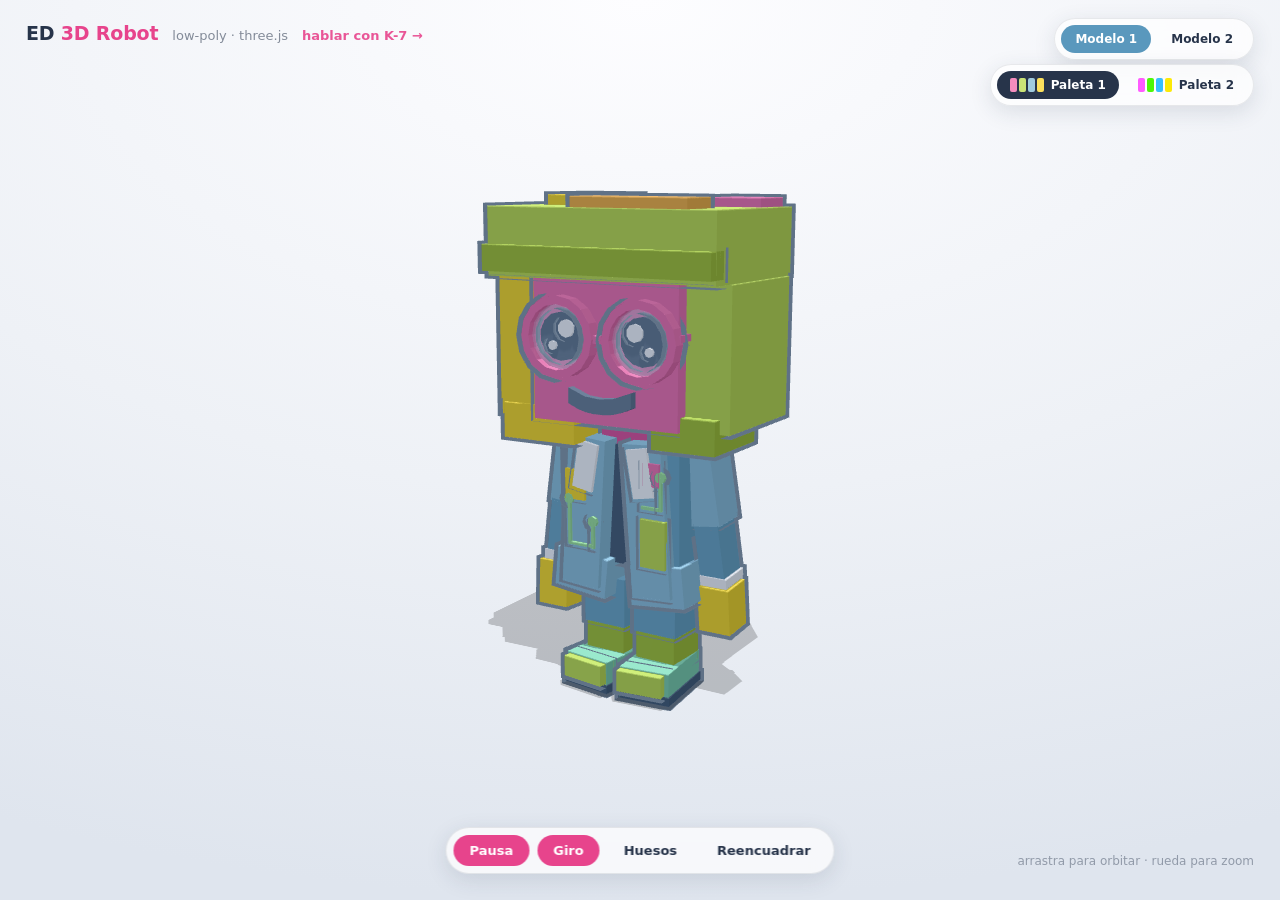
==== docs/index.html @ 39113d52 "Quitar la boca vieja que quedaba dibujada en hueco build_bocas.py borraba el relleno de la sonrisa s" ====
<!DOCTYPE html>
<html lang="es">
<head>
<meta charset="utf-8">
<meta name="viewport" content="width=device-width, initial-scale=1">
<title>ED 3D Robot</title>
<style>
  :root{
    --magenta:#e7448c; --lime:#96c42e; --yellow:#f6bf1c;
    --teal:#5a98bd;    --navy:#27344a;  --paper:#eef1f6;
  }
  *{box-sizing:border-box}
  html,body{height:100%;margin:0}
  body{
    font-family:ui-sans-serif,system-ui,"Segoe UI",Roboto,sans-serif;
    background:radial-gradient(120% 100% at 50% 0%,#fdfdff 0%,var(--paper) 55%,#dfe5ee 100%);
    color:var(--navy);overflow:hidden;
  }
  #app{position:fixed;inset:0}
  canvas{display:block}

  header{
    position:fixed;top:0;left:0;right:0;padding:22px 26px;
    display:flex;align-items:baseline;gap:14px;flex-wrap:wrap;
    pointer-events:none;z-index:5;
  }
  h1{
    margin:0;font-size:19px;font-weight:700;letter-spacing:-.01em;
  }
  h1 span{color:var(--magenta)}
  .sub{font-size:13px;opacity:.55}
  #link-charla{
    pointer-events:auto;color:var(--magenta);opacity:.9;
    text-decoration:none;font-weight:600;
  }
  #link-charla:hover{text-decoration:underline}

  #panel{
    position:fixed;left:50%;bottom:26px;transform:translateX(-50%);
    display:flex;gap:8px;padding:7px;border-radius:999px;z-index:5;
    background:rgba(255,255,255,.72);backdrop-filter:blur(10px);
    border:1px solid rgba(39,52,74,.10);
    box-shadow:0 6px 22px rgba(39,52,74,.13);
  }
  button{
    font:inherit;font-size:13px;font-weight:600;color:var(--navy);
    padding:8px 16px;border:0;border-radius:999px;background:transparent;
    cursor:pointer;transition:background .15s,color .15s;
  }
  button:hover{background:rgba(39,52,74,.07)}
  button[aria-pressed="true"]{background:var(--magenta);color:#fff}

  #models{
    position:fixed;top:18px;right:26px;
    display:flex;gap:6px;padding:6px;border-radius:999px;z-index:6;
    background:rgba(255,255,255,.72);backdrop-filter:blur(10px);
    border:1px solid rgba(39,52,74,.10);
    box-shadow:0 6px 22px rgba(39,52,74,.13);
  }
  #models button{padding:7px 14px;font-size:12px}
  #models button[aria-pressed="true"]{background:var(--teal)}

  #palettes{
    position:fixed;top:64px;right:26px;
    display:flex;gap:6px;padding:6px;border-radius:999px;z-index:6;
    background:rgba(255,255,255,.72);backdrop-filter:blur(10px);
    border:1px solid rgba(39,52,74,.10);
    box-shadow:0 6px 22px rgba(39,52,74,.13);
  }
  #palettes button{
    display:flex;align-items:center;gap:7px;padding:7px 13px;font-size:12px;
  }
  #palettes button[aria-pressed="true"]{background:var(--navy)}
  /* muestrario: los mismos colores que lleva el modelo */
  .sw{display:flex;gap:2px}
  .sw i{width:7px;height:14px;border-radius:2px;background:var(--c)}

  #hint{
    position:fixed;right:26px;bottom:32px;font-size:12px;opacity:.42;z-index:5;
  }
  #loader{
    position:fixed;inset:0;display:grid;place-content:center;gap:14px;
    justify-items:center;z-index:10;background:var(--paper);
    transition:opacity .5s;font-size:13px;
  }
  #loader.done{opacity:0;pointer-events:none}
  .bar{width:160px;height:4px;border-radius:2px;background:rgba(39,52,74,.12);overflow:hidden}
  .bar i{display:block;height:100%;width:0;background:var(--magenta);transition:width .2s}
  #err{
    position:fixed;inset:auto 20px 20px 20px;padding:14px 16px;border-radius:10px;
    background:#3b1220;color:#ffd9e4;font:12px/1.5 ui-monospace,monospace;
    white-space:pre-wrap;display:none;z-index:20;
  }

  @media (max-width:560px){
    #hint{display:none}
    header{padding:16px 18px}
    #models{top:auto;bottom:126px;right:50%;transform:translateX(50%)}
    #palettes{top:auto;bottom:82px;right:50%;transform:translateX(50%)}
  }
</style>
</head>
<body>

<div id="app"></div>

<header>
  <h1>ED <span>3D Robot</span></h1>
  <div class="sub">low-poly &middot; three.js</div>
  <a class="sub" id="link-charla" href="./charla.html">hablar con K-7 →</a>
</header>

<div id="models">
  <button data-mesh="Modelo1" aria-pressed="true">Modelo 1</button>
  <button data-mesh="Modelo2" aria-pressed="false">Modelo 2</button>
</div>

<div id="palettes">
  <button data-pal="uno" aria-pressed="true">
    <span class="sw"><i style="--c:#f48dbd"></i><i style="--c:#cae376"></i><i style="--c:#a0cbdf"></i><i style="--c:#fbe05d"></i></span>
    Paleta 1
  </button>
  <button data-pal="dos" aria-pressed="false">
    <span class="sw"><i style="--c:#ff5bff"></i><i style="--c:#4ef707"></i><i style="--c:#35bfff"></i><i style="--c:#fce907"></i></span>
    Paleta 2
  </button>
</div>

<div id="panel">
  <button id="btn-play"  aria-pressed="true">Pausa</button>
  <button id="btn-spin"  aria-pressed="true">Giro</button>
  <button id="btn-bones" aria-pressed="false">Huesos</button>
  <button id="btn-reset" aria-pressed="false">Reencuadrar</button>
</div>

<div id="hint">arrastra para orbitar &middot; rueda para zoom</div>

<div id="loader"><div class="bar"><i></i></div><div id="loader-txt">cargando modelo…</div></div>
<pre id="err"></pre>

<script type="importmap">
{
  "imports": {
    "three": "./vendor/three/three.module.js",
    "three/addons/": "./vendor/three/addons/"
  }
}
</script>

<script type="module">
import * as THREE from 'three';
import { GLTFLoader }    from 'three/addons/loaders/GLTFLoader.js';
import { OrbitControls } from 'three/addons/controls/OrbitControls.js';
import { aplicarPaleta, conectarBotones } from './paleta.js';

const errBox = document.getElementById('err');
const fail = (m) => { errBox.style.display = 'block'; errBox.textContent += m + '\n'; };
window.addEventListener('error', e => fail(e.message));

const app = document.getElementById('app');
const scene = new THREE.Scene();

const camera = new THREE.PerspectiveCamera(38, innerWidth / innerHeight, 0.1, 100);
// se recalculan al cargar cada modelo, a partir de su bounding box
const HOME = new THREE.Vector3(2.4, 1.9, 3.6);
const TARGET = new THREE.Vector3(0, 0.95, 0);
const VIEW_DIR = new THREE.Vector3(2.4, 0.95, 3.6).normalize();
camera.position.copy(HOME);

const renderer = new THREE.WebGLRenderer({ antialias: true, alpha: true });
renderer.setPixelRatio(Math.min(devicePixelRatio, 2));
renderer.setSize(innerWidth, innerHeight);
renderer.outputColorSpace = THREE.SRGBColorSpace;
renderer.toneMapping = THREE.NeutralToneMapping;
renderer.toneMappingExposure = 1.0;
renderer.shadowMap.enabled = true;
renderer.shadowMap.type = THREE.PCFSoftShadowMap;
app.appendChild(renderer.domElement);

const controls = new OrbitControls(camera, renderer.domElement);
controls.target.copy(TARGET);
controls.enableDamping = true;
controls.dampingFactor = 0.07;
controls.minDistance = 1.6;
controls.maxDistance = 12;
controls.maxPolarAngle = Math.PI * 0.52;
controls.autoRotate = true;
controls.autoRotateSpeed = 0.9;

scene.add(new THREE.HemisphereLight(0xd8e4f5, 0x9aa6b8, 1.35));

const key = new THREE.DirectionalLight(0xffffff, 2.1);
key.position.set(1.8, 6.2, 2.2);
key.castShadow = true;
key.shadow.mapSize.set(2048, 2048);
key.shadow.radius = 3;
key.shadow.bias = -0.0012;
const s = key.shadow.camera;
s.left = -1.8; s.right = 1.8; s.top = 2.6; s.bottom = -1.8; s.near = 0.5; s.far = 14;
scene.add(key);

const fill = new THREE.DirectionalLight(0xcfe0ff, 0.55);
fill.position.set(-3.5, 1.6, 2.2);
scene.add(fill);

const rim = new THREE.DirectionalLight(0xffffff, 0.45);
rim.position.set(0, 2.4, -4.0);
scene.add(rim);

const ground = new THREE.Mesh(
  new THREE.CircleGeometry(3.4, 64).rotateX(-Math.PI / 2),
  new THREE.ShadowMaterial({ opacity: 0.20 })
);
ground.receiveShadow = true;
scene.add(ground);

// robot.glb trae las dos mallas skinneadas al MISMO armature y una sola
// accion Idle: cambiar de modelo es solo alternar visibilidad, el rig y la
// animacion son compartidos y no se reinician.
const MESHES = ['Modelo1', 'Modelo2'];

let model = null, mixer = null, action = null, skeletonHelper = null;
const parts = {};
const clock = new THREE.Clock();

// La boca ya no va en la malla: build_bocas.py le quito a los dos modelos la
// sonrisa que traian soldada al hueso 'head', con su cascara de contorno, y
// dejo las cuatro bocas sueltas en bocas.glb. Aqui no habla nadie, asi que
// basta con la de reposo colgada del mismo hueso: sigue a la cabeza sin
// formar parte del skin.
// Sitio y tamano los pone cada modelo, que tienen la cara a distinta altura y
// anchura; son las medidas de la sonrisa que se les quito.
const BOCA_DE_MODELO = {
  Modelo1: { pos: [0, 0.1883, 0.298], escala: 0.3172 },
  Modelo2: { pos: [0, 0.2338, 0.400], escala: 0.2474 },
};
// la sonrisa esta dibujada del ancho de la vieja y se leia demasiado abierta
const ANCHO = 0.85;

let boca = null, hCabeza = null;

const loaderEl = document.getElementById('loader');
const loaderTxt = document.getElementById('loader-txt');
const barEl = document.querySelector('.bar i');
const btnPlay  = document.getElementById('btn-play');
const btnBones = document.getElementById('btn-bones');
const modelBtns = [...document.querySelectorAll('#models button')];

// Las dos paletas valen para los dos modelos: cada material tiene un rol y
// cada paleta da un color por rol (ver paleta.js).
let paleta = conectarBotones('#palettes button', (id) => {
  paleta = id;
  if (model) aplicarPaleta(model, id);
});

// deja la camara a una distancia proporcional al tamano del modelo
function frame(obj) {
  const box = new THREE.Box3().setFromObject(obj);
  box.getCenter(TARGET);
  const size = box.getSize(new THREE.Vector3());
  const radius = Math.max(size.x, size.y, size.z) * 0.5;
  const dist = radius / Math.sin(THREE.MathUtils.degToRad(camera.fov * 0.5)) * 1.7;

  HOME.copy(VIEW_DIR).multiplyScalar(dist).add(TARGET);
  controls.minDistance = dist * 0.35;
  controls.maxDistance = dist * 3;
  resetView();
}

function resetView() {
  camera.position.copy(HOME);
  controls.target.copy(TARGET);
  controls.update();
}

function showMesh(name) {
  for (const n of MESHES) if (parts[n]) parts[n].visible = (n === name);
  colocarBoca(name);
  for (const b of modelBtns) b.setAttribute('aria-pressed', b.dataset.mesh === name);
}

function colocarBoca(nombreMalla) {
  const m = BOCA_DE_MODELO[nombreMalla];
  if (!boca || !m) return;
  boca.position.set(...m.pos);
  boca.scale.set(m.escala * ANCHO, m.escala, m.escala);
}

// la boca y el robot llegan por su cuenta y sin orden garantizado, asi que
// esto se llama desde los dos sitios y solo actua cuando ya estan los dos
function montarBoca() {
  if (!boca || !hCabeza || boca.parent === hCabeza) return;
  hCabeza.add(boca);
  colocarBoca(MESHES.find((n) => parts[n] && parts[n].visible) || MESHES[0]);
  aplicarPaleta(model, paleta);   // ya cuelga del modelo: hay que pintarla
}

new GLTFLoader().load('bocas.glb', (gltf) => {
  boca = gltf.scene.getObjectByName('feliz');
  if (!boca) { fail('falta la boca feliz en bocas.glb'); return; }
  boca.castShadow = false;      // es plana y va pegada a la cara
  boca.receiveShadow = false;
  boca.frustumCulled = false;   // cuelga de un hueso: su caja no se recalcula
  montarBoca();
}, undefined, (e) => fail('bocas.glb: ' + e.message));

new GLTFLoader().load(
  'robot.glb',
  (gltf) => {
    model = gltf.scene;

    model.traverse((o) => {
      if (!o.isMesh) return;
      o.castShadow = true;
      o.receiveShadow = true;
      // la malla skinned se sale de su bounding box al animarse
      o.frustumCulled = false;

      const mats = Array.isArray(o.material) ? o.material : [o.material];
      for (const m of mats) {
        // contorno por casco invertido: normales ya volteadas al exportar
        if (/outline/i.test(m.name)) {
          m.side = THREE.FrontSide;
          m.polygonOffset = true;
          m.polygonOffsetFactor = 1;
        }
        if (m.name === 'M_lens') { m.transparent = true; m.opacity = 0.22; }
      }
    });

    scene.add(model);

    for (const n of MESHES) parts[n] = model.getObjectByName(n);
    const missing = MESHES.filter((n) => !parts[n]);
    if (missing.length) fail('faltan mallas en robot.glb: ' + missing.join(', '));

    hCabeza = model.getObjectByName('head');
    if (!hCabeza) fail('falta el hueso head en robot.glb: K-7 se queda sin boca');
    montarBoca();

    if (gltf.animations.length) {
      mixer = new THREE.AnimationMixer(model);
      action = mixer.clipAction(gltf.animations[0]);
      action.play();
    }

    skeletonHelper = new THREE.SkeletonHelper(model);
    skeletonHelper.visible = false;
    skeletonHelper.material.linewidth = 2;
    scene.add(skeletonHelper);

    // encuadra con las dos mallas visibles: comparten proporciones, asi que
    // el encuadre vale para las dos y no hay que recolocar la camara al
    // cambiar de modelo
    aplicarPaleta(model, paleta);

    frame(model);
    showMesh(MESHES[0]);

    loaderEl.classList.add('done');
  },
  (e) => {
    if (e.lengthComputable) barEl.style.width = (e.loaded / e.total * 100) + '%';
  },
  (e) => {
    loaderTxt.textContent =
      'no se pudo cargar el modelo — ¿estás sirviendo la carpeta por HTTP?';
    fail('GLTFLoader: ' + e.message);
  }
);

for (const b of modelBtns) b.addEventListener('click', () => showMesh(b.dataset.mesh));

const toggle = (btn, fn) => btn.addEventListener('click', () => {
  const on = btn.getAttribute('aria-pressed') !== 'true';
  btn.setAttribute('aria-pressed', on);
  fn(on, btn);
});

toggle(btnPlay, (on, b) => {
  b.textContent = on ? 'Pausa' : 'Reanudar';
  if (action) action.paused = !on;
});
toggle(document.getElementById('btn-spin'), (on) => { controls.autoRotate = on; });
toggle(btnBones, (on) => {
  if (skeletonHelper) skeletonHelper.visible = on;
});
document.getElementById('btn-reset').addEventListener('click', resetView);

addEventListener('resize', () => {
  camera.aspect = innerWidth / innerHeight;
  camera.updateProjectionMatrix();
  renderer.setSize(innerWidth, innerHeight);
});

renderer.setAnimationLoop(() => {
  if (mixer) mixer.update(clock.getDelta());
  controls.update();
  renderer.render(scene, camera);
});
</script>
</body>
</html>
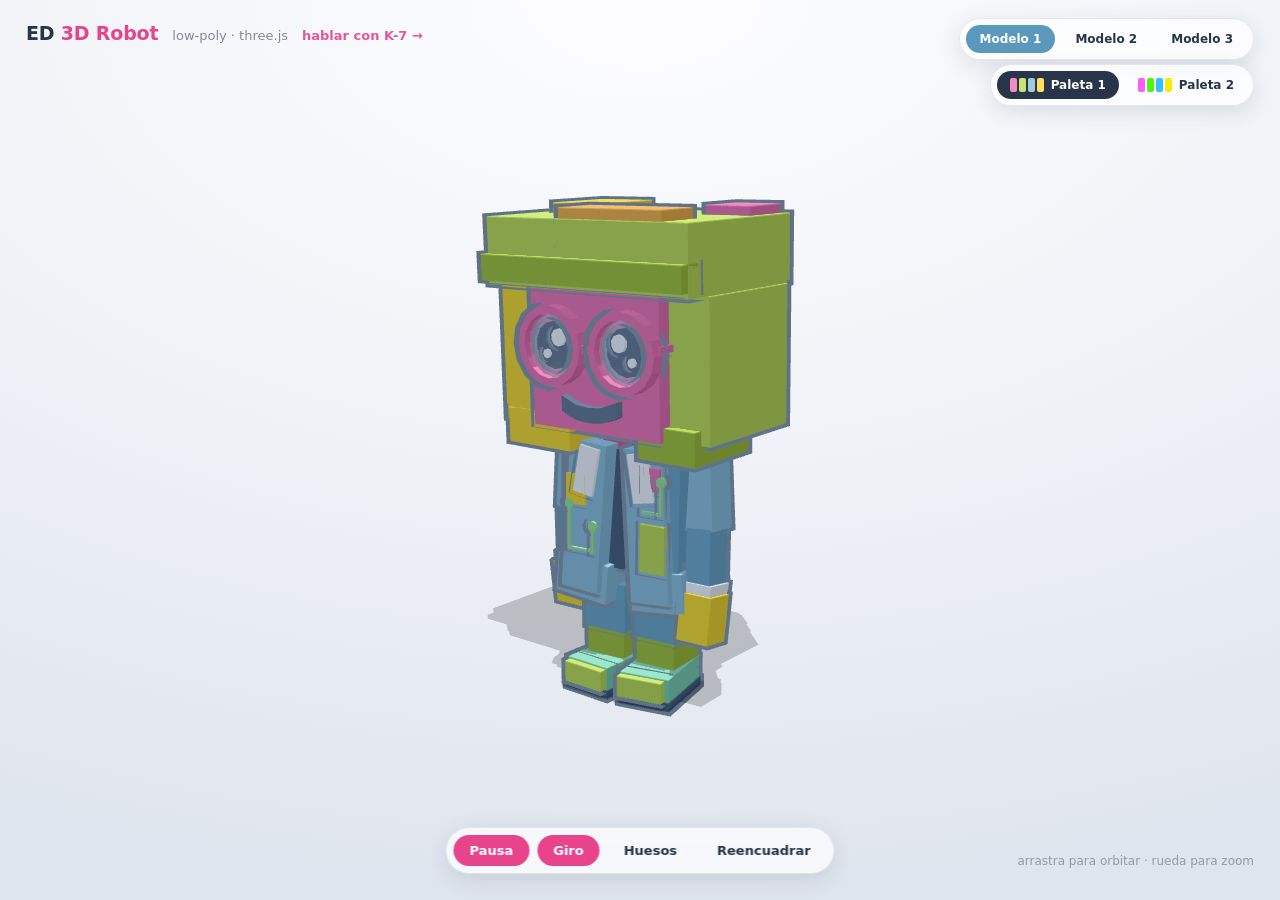
==== commit adae328b: "Bajar y separar la cabeza del Modelo 3, arreglar el visor en movil El Modelo 3 tenia la cabeza pegad" ====
--- a/docs/index.html
+++ b/docs/index.html
@@ -95,8 +95,11 @@
   @media (max-width:560px){
     #hint{display:none}
     header{padding:16px 18px}
-    #models{top:auto;bottom:126px;right:50%;transform:translateX(50%)}
-    #palettes{top:auto;bottom:82px;right:50%;transform:translateX(50%)}
+    /* left+translateX(-50%) para centrar. width:max-content porque, fijo con
+       left+bottom+transform a la vez, Chrome encoge el shrink-to-fit por
+       debajo del ancho real y parte el texto de los botones en dos lineas */
+    #models{top:auto;bottom:126px;left:50%;right:auto;transform:translateX(-50%);width:max-content}
+    #palettes{top:auto;bottom:82px;left:50%;right:auto;transform:translateX(-50%);width:max-content}
   }
 </style>
 </head>
@@ -113,6 +116,7 @@
 <div id="models">
   <button data-mesh="Modelo1" aria-pressed="true">Modelo 1</button>
   <button data-mesh="Modelo2" aria-pressed="false">Modelo 2</button>
+  <button data-mesh="Modelo3" aria-pressed="false">Modelo 3</button>
 </div>
 
 <div id="palettes">
@@ -214,16 +218,16 @@
 ground.receiveShadow = true;
 scene.add(ground);
 
-// robot.glb trae las dos mallas skinneadas al MISMO armature y una sola
+// robot.glb trae las tres mallas skinneadas al MISMO armature y una sola
 // accion Idle: cambiar de modelo es solo alternar visibilidad, el rig y la
 // animacion son compartidos y no se reinician.
-const MESHES = ['Modelo1', 'Modelo2'];
+const MESHES = ['Modelo1', 'Modelo2', 'Modelo3'];
 
 let model = null, mixer = null, action = null, skeletonHelper = null;
 const parts = {};
 const clock = new THREE.Clock();
 
-// La boca ya no va en la malla: build_bocas.py le quito a los dos modelos la
+// La boca ya no va en la malla: build_bocas.py le quito a los modelos la
 // sonrisa que traian soldada al hueso 'head', con su cascara de contorno, y
 // dejo las cuatro bocas sueltas en bocas.glb. Aqui no habla nadie, asi que
 // basta con la de reposo colgada del mismo hueso: sigue a la cabeza sin
@@ -233,6 +237,12 @@
 const BOCA_DE_MODELO = {
   Modelo1: { pos: [0, 0.1883, 0.298], escala: 0.3172 },
   Modelo2: { pos: [0, 0.2338, 0.400], escala: 0.2474 },
+  // Modelo3 lleva el cubo volteado y la carita bajada, porque la esquina
+  // del cubo le caia encima. La z ya no es la del plano de la cara: el
+  // cubo girado no ofrece un plano de frente sino una arista, asi que la
+  // boca se adelanta hasta librarla. Lo mide build_modelo3.py y lo
+  // imprime al acabar.
+  Modelo3: { pos: [0.0, 0.1389, 0.4352], escala: 0.2474 },
 };
 // la sonrisa esta dibujada del ancho de la vieja y se leia demasiado abierta
 const ANCHO = 0.85;
@@ -349,8 +359,8 @@
     skeletonHelper.material.linewidth = 2;
     scene.add(skeletonHelper);
 
-    // encuadra con las dos mallas visibles: comparten proporciones, asi que
-    // el encuadre vale para las dos y no hay que recolocar la camara al
+    // encuadra con las tres mallas visibles: comparten proporciones, asi que
+    // el encuadre vale para todas y no hay que recolocar la camara al
     // cambiar de modelo
     aplicarPaleta(model, paleta);
 
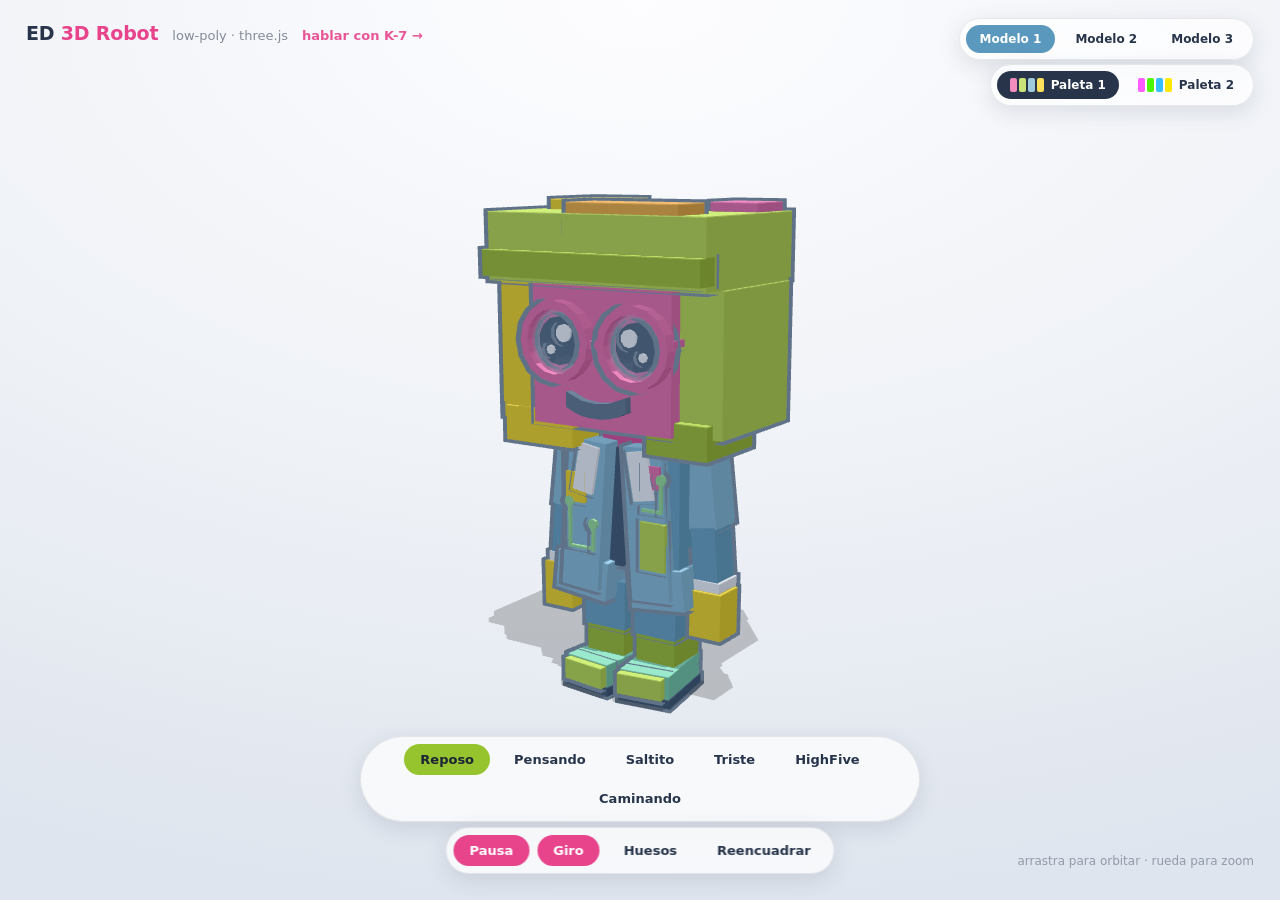
==== commit bf47008d: "Agregar animaciones de Pensando, Saltito, Triste, HighFive y Caminando El rig ya tenia Idle nada mas" ====
--- a/docs/index.html
+++ b/docs/index.html
@@ -75,6 +75,16 @@
   .sw{display:flex;gap:2px}
   .sw i{width:7px;height:14px;border-radius:2px;background:var(--c)}
 
+  #anims{
+    position:fixed;left:50%;bottom:78px;transform:translateX(-50%);
+    display:flex;gap:8px;padding:7px;border-radius:999px;z-index:5;
+    flex-wrap:wrap;justify-content:center;max-width:min(92vw,560px);
+    background:rgba(255,255,255,.72);backdrop-filter:blur(10px);
+    border:1px solid rgba(39,52,74,.10);
+    box-shadow:0 6px 22px rgba(39,52,74,.13);
+  }
+  #anims button[aria-pressed="true"]{background:var(--lime);color:#1c2436}
+
   #hint{
     position:fixed;right:26px;bottom:32px;font-size:12px;opacity:.42;z-index:5;
   }
@@ -98,8 +108,9 @@
     /* left+translateX(-50%) para centrar. width:max-content porque, fijo con
        left+bottom+transform a la vez, Chrome encoge el shrink-to-fit por
        debajo del ancho real y parte el texto de los botones en dos lineas */
-    #models{top:auto;bottom:126px;left:50%;right:auto;transform:translateX(-50%);width:max-content}
-    #palettes{top:auto;bottom:82px;left:50%;right:auto;transform:translateX(-50%);width:max-content}
+    #models{top:auto;bottom:174px;left:50%;right:auto;transform:translateX(-50%);width:max-content}
+    #palettes{top:auto;bottom:130px;left:50%;right:auto;transform:translateX(-50%);width:max-content}
+    #anims{bottom:78px}
   }
 </style>
 </head>
@@ -130,6 +141,15 @@
   </button>
 </div>
 
+<div id="anims">
+  <button data-anim="Idle"        aria-pressed="true">Reposo</button>
+  <button data-anim="K7_Pensando" aria-pressed="false">Pensando</button>
+  <button data-anim="K7_Saltito"  aria-pressed="false">Saltito</button>
+  <button data-anim="K7_Triste"   aria-pressed="false">Triste</button>
+  <button data-anim="K7_HighFive" aria-pressed="false">HighFive</button>
+  <button data-anim="K7_Caminando" aria-pressed="false">Caminando</button>
+</div>
+
 <div id="panel">
   <button id="btn-play"  aria-pressed="true">Pausa</button>
   <button id="btn-spin"  aria-pressed="true">Giro</button>
@@ -223,9 +243,34 @@
 // animacion son compartidos y no se reinician.
 const MESHES = ['Modelo1', 'Modelo2', 'Modelo3'];
 
-let model = null, mixer = null, action = null, skeletonHelper = null;
+let model = null, mixer = null, skeletonHelper = null;
 const parts = {};
 const clock = new THREE.Clock();
+let paused = false;
+
+// Animaciones: todas las acciones se reproducen a la vez y se mezclan por
+// peso (el patron estandar de three.js para blending), asi que cambiar de
+// animacion es solo una rampa de pesos -fadeOut/fadeIn- y nunca un salto.
+const actions = {};
+let activeAction = null;
+const UNA_VEZ = new Set(['K7_Saltito', 'K7_HighFive']);   // gestos: se tocan una vez y vuelven a Reposo
+const animBtns = [];
+
+function fadeToAction(name, duration = 0.5) {
+  const next = actions[name];
+  if (!next || next === activeAction) return;
+  const prev = activeAction;
+  activeAction = next;
+
+  next.reset();
+  next.setEffectiveTimeScale(1);
+  next.setEffectiveWeight(1);
+  next.fadeIn(duration);
+  next.play();
+  if (prev) prev.fadeOut(duration);
+
+  for (const b of animBtns) b.setAttribute('aria-pressed', b.dataset.anim === name);
+}
 
 // La boca ya no va en la malla: build_bocas.py le quito a los modelos la
 // sonrisa que traian soldada al hueso 'head', con su cascara de contorno, y
@@ -350,8 +395,22 @@
 
     if (gltf.animations.length) {
       mixer = new THREE.AnimationMixer(model);
-      action = mixer.clipAction(gltf.animations[0]);
-      action.play();
+      for (const clip of gltf.animations) {
+        const a = mixer.clipAction(clip);
+        if (UNA_VEZ.has(clip.name)) {
+          a.setLoop(THREE.LoopOnce);
+          a.clampWhenFinished = true;
+        }
+        a.setEffectiveWeight(clip.name === 'Idle' ? 1 : 0);
+        a.play();   // todas corren desde el arranque; el peso decide que se ve
+        actions[clip.name] = a;
+      }
+      activeAction = actions['Idle'] || null;
+
+      // los gestos de una vez vuelven solos a Reposo al terminar
+      mixer.addEventListener('finished', (e) => {
+        if (UNA_VEZ.has(e.action.getClip().name)) fadeToAction('Idle');
+      });
     }
 
     skeletonHelper = new THREE.SkeletonHelper(model);
@@ -381,6 +440,9 @@
 
 for (const b of modelBtns) b.addEventListener('click', () => showMesh(b.dataset.mesh));
 
+animBtns.push(...document.querySelectorAll('#anims button'));
+for (const b of animBtns) b.addEventListener('click', () => fadeToAction(b.dataset.anim));
+
 const toggle = (btn, fn) => btn.addEventListener('click', () => {
   const on = btn.getAttribute('aria-pressed') !== 'true';
   btn.setAttribute('aria-pressed', on);
@@ -389,7 +451,7 @@
 
 toggle(btnPlay, (on, b) => {
   b.textContent = on ? 'Pausa' : 'Reanudar';
-  if (action) action.paused = !on;
+  paused = !on;
 });
 toggle(document.getElementById('btn-spin'), (on) => { controls.autoRotate = on; });
 toggle(btnBones, (on) => {
@@ -404,7 +466,8 @@
 });
 
 renderer.setAnimationLoop(() => {
-  if (mixer) mixer.update(clock.getDelta());
+  const dt = clock.getDelta();
+  if (mixer && !paused) mixer.update(dt);
   controls.update();
   renderer.render(scene, camera);
 });
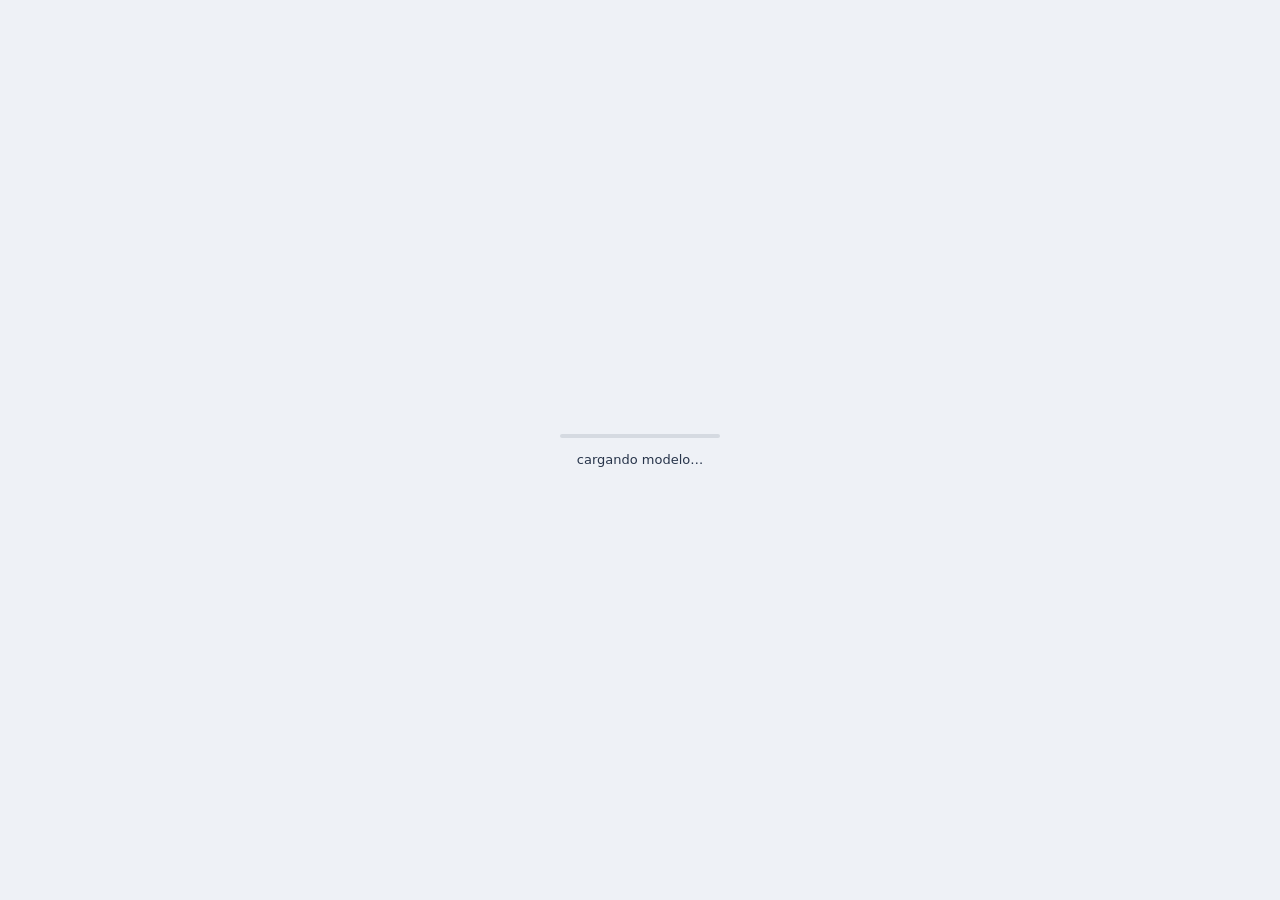
==== commit 36bef255: "Darle a K-7 ojos que cambian de gesto y una tercera paleta de colores Cada animacion (Triste, Pensan" ====
--- a/docs/index.html
+++ b/docs/index.html
@@ -85,6 +85,38 @@
   }
   #anims button[aria-pressed="true"]{background:var(--lime);color:#1c2436}
 
+  #anims-burger{display:none}
+  #anims-menu{
+    display:flex;flex-direction:column;gap:6px;
+    position:fixed;left:50%;bottom:128px;transform:translateX(-50%);
+    padding:8px;border-radius:16px;z-index:5;min-width:160px;
+    background:rgba(255,255,255,.9);backdrop-filter:blur(10px);
+    border:1px solid rgba(39,52,74,.10);
+    box-shadow:0 6px 22px rgba(39,52,74,.13);
+  }
+  #anims-menu button{text-align:left;border-radius:10px}
+  #anims-menu[hidden]{display:none}
+  #anims-menu button[aria-pressed="true"]{background:var(--lime);color:#1c2436}
+
+  #dev{
+    position:fixed;top:18px;left:26px;z-index:7;width:230px;
+    padding:12px;border-radius:14px;font-size:12px;
+    background:rgba(255,255,255,.88);backdrop-filter:blur(10px);
+    border:1px solid rgba(39,52,74,.10);
+    box-shadow:0 6px 22px rgba(39,52,74,.13);
+  }
+  #dev[hidden]{display:none}
+  #dev h2{margin:0 0 8px;font-size:13px}
+  #dev .dev-row{display:flex;gap:6px;align-items:center;margin-bottom:8px;flex-wrap:wrap}
+  #dev select{font:inherit;padding:4px 6px;border-radius:8px;border:1px solid rgba(39,52,74,.2);flex:1}
+  #dev button{padding:6px 10px;font-size:12px;background:rgba(39,52,74,.07)}
+  #dev button[aria-pressed="true"]{background:var(--magenta);color:#fff}
+  #dev pre{
+    background:rgba(39,52,74,.06);padding:8px;border-radius:8px;
+    white-space:pre-wrap;word-break:break-all;margin:0 0 8px;
+    font:11px/1.4 ui-monospace,monospace;max-height:160px;overflow:auto;
+  }
+
   #hint{
     position:fixed;right:26px;bottom:32px;font-size:12px;opacity:.42;z-index:5;
   }
@@ -110,7 +142,17 @@
        debajo del ancho real y parte el texto de los botones en dos lineas */
     #models{top:auto;bottom:174px;left:50%;right:auto;transform:translateX(-50%);width:max-content}
     #palettes{top:auto;bottom:130px;left:50%;right:auto;transform:translateX(-50%);width:max-content}
-    #anims{bottom:78px}
+    /* en movil los 6 botones de #anims no caben en una fila y quedan
+       ilegibles/imposibles de tocar: se reemplazan por una hamburguesa */
+    #anims{display:none}
+    #anims-burger{
+      display:flex;align-items:center;gap:6px;
+      position:fixed;left:50%;bottom:78px;transform:translateX(-50%);
+      padding:9px 18px;border-radius:999px;z-index:5;
+      background:rgba(255,255,255,.72);backdrop-filter:blur(10px);
+      border:1px solid rgba(39,52,74,.10);
+      box-shadow:0 6px 22px rgba(39,52,74,.13);
+    }
   }
 </style>
 </head>
@@ -139,6 +181,10 @@
     <span class="sw"><i style="--c:#ff5bff"></i><i style="--c:#4ef707"></i><i style="--c:#35bfff"></i><i style="--c:#fce907"></i></span>
     Paleta 2
   </button>
+  <button data-pal="tres" aria-pressed="false">
+    <span class="sw"><i style="--c:#d852db"></i><i style="--c:#4fc180"></i><i style="--c:#50aed8"></i><i style="--c:#ead34e"></i></span>
+    Paleta 3
+  </button>
 </div>
 
 <div id="anims">
@@ -150,6 +196,34 @@
   <button data-anim="K7_Caminando" aria-pressed="false">Caminando</button>
 </div>
 
+<!-- version movil de #anims: los mismos botones, en menu desplegable -->
+<button id="anims-burger" aria-expanded="false" aria-controls="anims-menu">☰ Pose</button>
+<div id="anims-menu" hidden>
+  <button data-anim="Idle"        aria-pressed="true">Reposo</button>
+  <button data-anim="K7_Pensando" aria-pressed="false">Pensando</button>
+  <button data-anim="K7_Saltito"  aria-pressed="false">Saltito</button>
+  <button data-anim="K7_Triste"   aria-pressed="false">Triste</button>
+  <button data-anim="K7_HighFive" aria-pressed="false">HighFive</button>
+  <button data-anim="K7_Caminando" aria-pressed="false">Caminando</button>
+</div>
+
+<!-- panel de ajuste manual: solo con ?dev=1 en la URL -->
+<div id="dev" hidden>
+  <h2>Ajuste de hueso</h2>
+  <div class="dev-row">
+    <select id="dev-bone"></select>
+  </div>
+  <div class="dev-row">
+    <button id="dev-mode-rotate" aria-pressed="true">Rotar</button>
+    <button id="dev-mode-translate" aria-pressed="false">Mover</button>
+    <button id="dev-reset">Reiniciar</button>
+  </div>
+  <pre id="dev-readout"></pre>
+  <div class="dev-row">
+    <button id="dev-copy">Copiar valores</button>
+  </div>
+</div>
+
 <div id="panel">
   <button id="btn-play"  aria-pressed="true">Pausa</button>
   <button id="btn-spin"  aria-pressed="true">Giro</button>
@@ -173,9 +247,13 @@
 
 <script type="module">
 import * as THREE from 'three';
-import { GLTFLoader }    from 'three/addons/loaders/GLTFLoader.js';
-import { OrbitControls } from 'three/addons/controls/OrbitControls.js';
+import { GLTFLoader }        from 'three/addons/loaders/GLTFLoader.js';
+import { OrbitControls }     from 'three/addons/controls/OrbitControls.js';
+import { TransformControls } from 'three/addons/controls/TransformControls.js';
 import { aplicarPaleta, conectarBotones } from './paleta.js';
+
+// ?dev=1 activa el panel de ajuste manual de huesos (mover/rotar con gizmo)
+const DEV = new URLSearchParams(location.search).get('dev') === '1';
 
 const errBox = document.getElementById('err');
 const fail = (m) => { errBox.style.display = 'block'; errBox.textContent += m + '\n'; };
@@ -269,16 +347,114 @@
   next.play();
   if (prev) prev.fadeOut(duration);
 
+  aplicarGesto(name);
   for (const b of animBtns) b.setAttribute('aria-pressed', b.dataset.anim === name);
 }
 
-// La boca ya no va en la malla: build_bocas.py le quito a los modelos la
-// sonrisa que traian soldada al hueso 'head', con su cascara de contorno, y
-// dejo las cuatro bocas sueltas en bocas.glb. Aqui no habla nadie, asi que
-// basta con la de reposo colgada del mismo hueso: sigue a la cabeza sin
-// formar parte del skin.
+// ---------------------------------------------------------- modo ?dev=1 ----
+// Gizmo para mover/rotar un hueso a mano y leer los numeros resultantes -el
+// mismo tipo de panel que ya se uso antes para calibrar la boca a ojo-, esta
+// vez para retocar poses del rig sin pasar por Blender.
+let transformControls = null;
+let devBone = null;
+let devBaseline = null;
+
+function setupDevMode() {
+  if (!DEV || !model || !skeletonHelper) return;
+  document.getElementById('dev').hidden = false;
+
+  // congela en la pose que se va a retocar, en su instante base (frame 0,
+  // sin la respiracion del idle superpuesta)
+  const target = actions['K7_Pensando'] ? 'K7_Pensando' : 'Idle';
+  for (const name in actions) actions[name].setEffectiveWeight(name === target ? 1 : 0);
+  activeAction = actions[target];
+  if (activeAction) { activeAction.time = 0; mixer.update(0); }
+  paused = true;
+  aplicarGesto(target);
+  for (const b of animBtns) b.setAttribute('aria-pressed', b.dataset.anim === target);
+  controls.autoRotate = false;
+  if (skeletonHelper) skeletonHelper.visible = true;
+  btnBones?.setAttribute('aria-pressed', 'true');
+
+  transformControls = new TransformControls(camera, renderer.domElement);
+  transformControls.setSpace('local');
+  transformControls.addEventListener('dragging-changed', (e) => { controls.enabled = !e.value; });
+  transformControls.addEventListener('objectChange', updateDevReadout);
+  scene.add(transformControls.getHelper());
+
+  const boneSelect = document.getElementById('dev-bone');
+  const bones = skeletonHelper.bones.slice().sort((a, b) => a.name.localeCompare(b.name));
+  for (const b of bones) {
+    const opt = document.createElement('option');
+    opt.value = b.name;
+    opt.textContent = b.name;
+    boneSelect.appendChild(opt);
+  }
+  const startBone = bones.find((b) => b.name === 'upperarm_R') ? 'upperarm_R' : bones[0]?.name;
+  boneSelect.value = startBone;
+  selectDevBone(startBone);
+  boneSelect.addEventListener('change', () => selectDevBone(boneSelect.value));
+
+  document.getElementById('dev-mode-rotate').addEventListener('click', () => setDevGizmoMode('rotate'));
+  document.getElementById('dev-mode-translate').addEventListener('click', () => setDevGizmoMode('translate'));
+  document.getElementById('dev-copy').addEventListener('click', copyDevValues);
+  document.getElementById('dev-reset').addEventListener('click', () => {
+    if (!devBone || !devBaseline) return;
+    devBone.quaternion.copy(devBaseline.quaternion);
+    devBone.position.copy(devBaseline.position);
+    updateDevReadout();
+  });
+}
+
+function selectDevBone(name) {
+  devBone = skeletonHelper.bones.find((b) => b.name === name);
+  if (!devBone) return;
+  devBaseline = { quaternion: devBone.quaternion.clone(), position: devBone.position.clone() };
+  transformControls.attach(devBone);
+  updateDevReadout();
+}
+
+function setDevGizmoMode(mode) {
+  transformControls.setMode(mode);
+  document.getElementById('dev-mode-rotate').setAttribute('aria-pressed', String(mode === 'rotate'));
+  document.getElementById('dev-mode-translate').setAttribute('aria-pressed', String(mode === 'translate'));
+}
+
+function updateDevReadout() {
+  if (!devBone) return;
+  const q = devBone.quaternion;
+  const e = new THREE.Euler().setFromQuaternion(q, 'XYZ');
+  const toDeg = (r) => (r * 180 / Math.PI).toFixed(1);
+  document.getElementById('dev-readout').textContent =
+    `hueso: ${devBone.name}\n` +
+    `quat (w,x,y,z):\n  ${q.w.toFixed(4)}, ${q.x.toFixed(4)}, ${q.y.toFixed(4)}, ${q.z.toFixed(4)}\n` +
+    `euler XYZ (grados):\n  ${toDeg(e.x)}, ${toDeg(e.y)}, ${toDeg(e.z)}\n` +
+    `posicion local:\n  ${devBone.position.x.toFixed(4)}, ${devBone.position.y.toFixed(4)}, ${devBone.position.z.toFixed(4)}`;
+}
+
+function copyDevValues() {
+  if (!devBone) return;
+  const q = devBone.quaternion;
+  const p = devBone.position;
+  const text = JSON.stringify({
+    bone: devBone.name,
+    quaternion_wxyz: [q.w, q.x, q.y, q.z],
+    position: [p.x, p.y, p.z],
+  }, null, 2);
+  const btn = document.getElementById('dev-copy');
+  const old = btn.textContent;
+  navigator.clipboard?.writeText(text)
+    .then(() => { btn.textContent = 'Copiado!'; setTimeout(() => { btn.textContent = old; }, 1200); })
+    .catch(() => { btn.textContent = 'No se pudo copiar'; setTimeout(() => { btn.textContent = old; }, 1200); });
+}
+
+// La boca y los ojos ya no van en la malla: build_bocas.py y build_ojos.py le
+// quitaron a los modelos la sonrisa y los ojos que traian soldados al hueso
+// 'head' (con su cascara de contorno) y dejaron las mallas sueltas en
+// bocas.glb y ojos.glb. Cuelgan del mismo hueso y solo una de cada juego esta
+// visible a la vez: cambiar de gesto es solo alternar visibilidad.
 // Sitio y tamano los pone cada modelo, que tienen la cara a distinta altura y
-// anchura; son las medidas de la sonrisa que se les quito.
+// anchura; son las medidas de la sonrisa/ojos que se les quito.
 const BOCA_DE_MODELO = {
   Modelo1: { pos: [0, 0.1883, 0.298], escala: 0.3172 },
   Modelo2: { pos: [0, 0.2338, 0.400], escala: 0.2474 },
@@ -292,7 +468,45 @@
 // la sonrisa esta dibujada del ancho de la vieja y se leia demasiado abierta
 const ANCHO = 0.85;
 
-let boca = null, hCabeza = null;
+const OJOS_DE_MODELO = {
+  Modelo1: { pos: [0, 0.4670, 0.3100], escala: 0.5294 },
+  Modelo2: { pos: [0, 0.5218, 0.4202], escala: 0.4129 },
+  Modelo3: { pos: [0, 0.3858, 0.4722], escala: 0.4129 },
+};
+
+// gesto de cada animacion: que boca y que ojos le corresponden. Las que no
+// tienen una emocion propia se quedan con la cara de reposo.
+const GESTO_DE_ANIM = {
+  Idle:         { boca: 'feliz', ojos: 'normal' },
+  K7_Caminando: { boca: 'feliz', ojos: 'normal' },
+  K7_HighFive:  { boca: 'feliz', ojos: 'guino' },
+  K7_Saltito:   { boca: 'feliz', ojos: 'doble_guino' },
+  K7_Triste:    { boca: 'triste', ojos: 'triste' },
+  K7_Pensando:  { boca: 'pensando', ojos: 'pensando' },
+};
+
+const bocas = {}, ojos = {};
+let hCabeza = null;
+let bocaPuesta = null, ojosPuestos = null;
+
+function ponerBoca(nombre) {
+  if (bocaPuesta === nombre || !bocas[nombre]) return;
+  bocaPuesta = nombre;
+  for (const n in bocas) bocas[n].visible = (n === nombre);
+}
+
+function ponerOjos(nombre) {
+  if (ojosPuestos === nombre || !ojos[nombre]) return;
+  ojosPuestos = nombre;
+  for (const n in ojos) ojos[n].visible = (n === nombre);
+}
+
+function aplicarGesto(nombreAnim) {
+  const g = GESTO_DE_ANIM[nombreAnim];
+  if (!g) return;
+  ponerBoca(g.boca);
+  ponerOjos(g.ojos);
+}
 
 const loaderEl = document.getElementById('loader');
 const loaderTxt = document.getElementById('loader-txt');
@@ -331,36 +545,66 @@
 function showMesh(name) {
   for (const n of MESHES) if (parts[n]) parts[n].visible = (n === name);
   colocarBoca(name);
+  colocarOjos(name);
   for (const b of modelBtns) b.setAttribute('aria-pressed', b.dataset.mesh === name);
 }
 
 function colocarBoca(nombreMalla) {
   const m = BOCA_DE_MODELO[nombreMalla];
-  if (!boca || !m) return;
-  boca.position.set(...m.pos);
-  boca.scale.set(m.escala * ANCHO, m.escala, m.escala);
-}
-
-// la boca y el robot llegan por su cuenta y sin orden garantizado, asi que
-// esto se llama desde los dos sitios y solo actua cuando ya estan los dos
-function montarBoca() {
-  if (!boca || !hCabeza || boca.parent === hCabeza) return;
-  hCabeza.add(boca);
-  colocarBoca(MESHES.find((n) => parts[n] && parts[n].visible) || MESHES[0]);
-  aplicarPaleta(model, paleta);   // ya cuelga del modelo: hay que pintarla
-}
-
-new GLTFLoader().load('bocas.glb', (gltf) => {
-  boca = gltf.scene.getObjectByName('feliz');
-  if (!boca) { fail('falta la boca feliz en bocas.glb'); return; }
-  boca.castShadow = false;      // es plana y va pegada a la cara
-  boca.receiveShadow = false;
-  boca.frustumCulled = false;   // cuelga de un hueso: su caja no se recalcula
-  montarBoca();
-}, undefined, (e) => fail('bocas.glb: ' + e.message));
-
+  if (!m) return;
+  for (const n in bocas) {
+    bocas[n].position.set(...m.pos);
+    bocas[n].scale.set(m.escala * ANCHO, m.escala, m.escala);
+  }
+}
+
+function colocarOjos(nombreMalla) {
+  const m = OJOS_DE_MODELO[nombreMalla];
+  if (!m) return;
+  for (const n in ojos) {
+    ojos[n].position.set(...m.pos);
+    ojos[n].scale.setScalar(m.escala);
+  }
+}
+
+// la boca/ojos y el robot llegan por su cuenta y sin orden garantizado, asi
+// que esto se llama desde los dos sitios y solo actua cuando ya estan los dos
+function montarCara() {
+  if (!hCabeza || !bocas.feliz || !ojos.normal) return;
+  if (bocas.feliz.parent !== hCabeza) {
+    for (const n in bocas) hCabeza.add(bocas[n]);
+    for (const n in ojos) hCabeza.add(ojos[n]);
+    const nombreMalla = MESHES.find((n) => parts[n] && parts[n].visible) || MESHES[0];
+    colocarBoca(nombreMalla);
+    colocarOjos(nombreMalla);
+    ponerBoca('feliz');
+    ponerOjos('normal');
+  }
+  aplicarPaleta(model, paleta);   // ya cuelgan del modelo: hay que pintarlas
+}
+
+function cargarCaras(url, nombres, destino) {
+  new GLTFLoader().load(url, (gltf) => {
+    for (const n of nombres) {
+      const malla = gltf.scene.getObjectByName(n);
+      if (!malla) { fail(`falta '${n}' en ${url}`); continue; }
+      malla.castShadow = false;      // es plana y va pegada a la cara
+      malla.receiveShadow = false;
+      malla.frustumCulled = false;   // cuelga de un hueso: su caja no se recalcula
+      malla.visible = false;
+      destino[n] = malla;
+    }
+    montarCara();
+  }, undefined, (e) => fail(url + ': ' + e.message));
+}
+
+cargarCaras('bocas.glb', ['feliz', 'abierta', 'pensando', 'sorpresa', 'triste'], bocas);
+cargarCaras('ojos.glb', ['normal', 'triste', 'guino', 'doble_guino', 'pensando'], ojos);
+
+// cache-bust: robot.glb se reexporta seguido mientras se ajustan poses, y el
+// navegador (y a veces el propio server local) lo sirven cacheado sin avisar
 new GLTFLoader().load(
-  'robot.glb',
+  'robot.glb?v=' + Date.now(),
   (gltf) => {
     model = gltf.scene;
 
@@ -390,8 +634,8 @@
     if (missing.length) fail('faltan mallas en robot.glb: ' + missing.join(', '));
 
     hCabeza = model.getObjectByName('head');
-    if (!hCabeza) fail('falta el hueso head en robot.glb: K-7 se queda sin boca');
-    montarBoca();
+    if (!hCabeza) fail('falta el hueso head en robot.glb: K-7 se queda sin cara');
+    montarCara();
 
     if (gltf.animations.length) {
       mixer = new THREE.AnimationMixer(model);
@@ -425,6 +669,7 @@
 
     frame(model);
     showMesh(MESHES[0]);
+    setupDevMode();
 
     loaderEl.classList.add('done');
   },
@@ -440,8 +685,20 @@
 
 for (const b of modelBtns) b.addEventListener('click', () => showMesh(b.dataset.mesh));
 
-animBtns.push(...document.querySelectorAll('#anims button'));
-for (const b of animBtns) b.addEventListener('click', () => fadeToAction(b.dataset.anim));
+const animBurger = document.getElementById('anims-burger');
+const animMenu = document.getElementById('anims-menu');
+animBurger.addEventListener('click', () => {
+  const abrir = animMenu.hidden;
+  animMenu.hidden = !abrir;
+  animBurger.setAttribute('aria-expanded', String(abrir));
+});
+
+animBtns.push(...document.querySelectorAll('#anims button, #anims-menu button'));
+for (const b of animBtns) b.addEventListener('click', () => {
+  fadeToAction(b.dataset.anim);
+  animMenu.hidden = true;
+  animBurger.setAttribute('aria-expanded', 'false');
+});
 
 const toggle = (btn, fn) => btn.addEventListener('click', () => {
   const on = btn.getAttribute('aria-pressed') !== 'true';
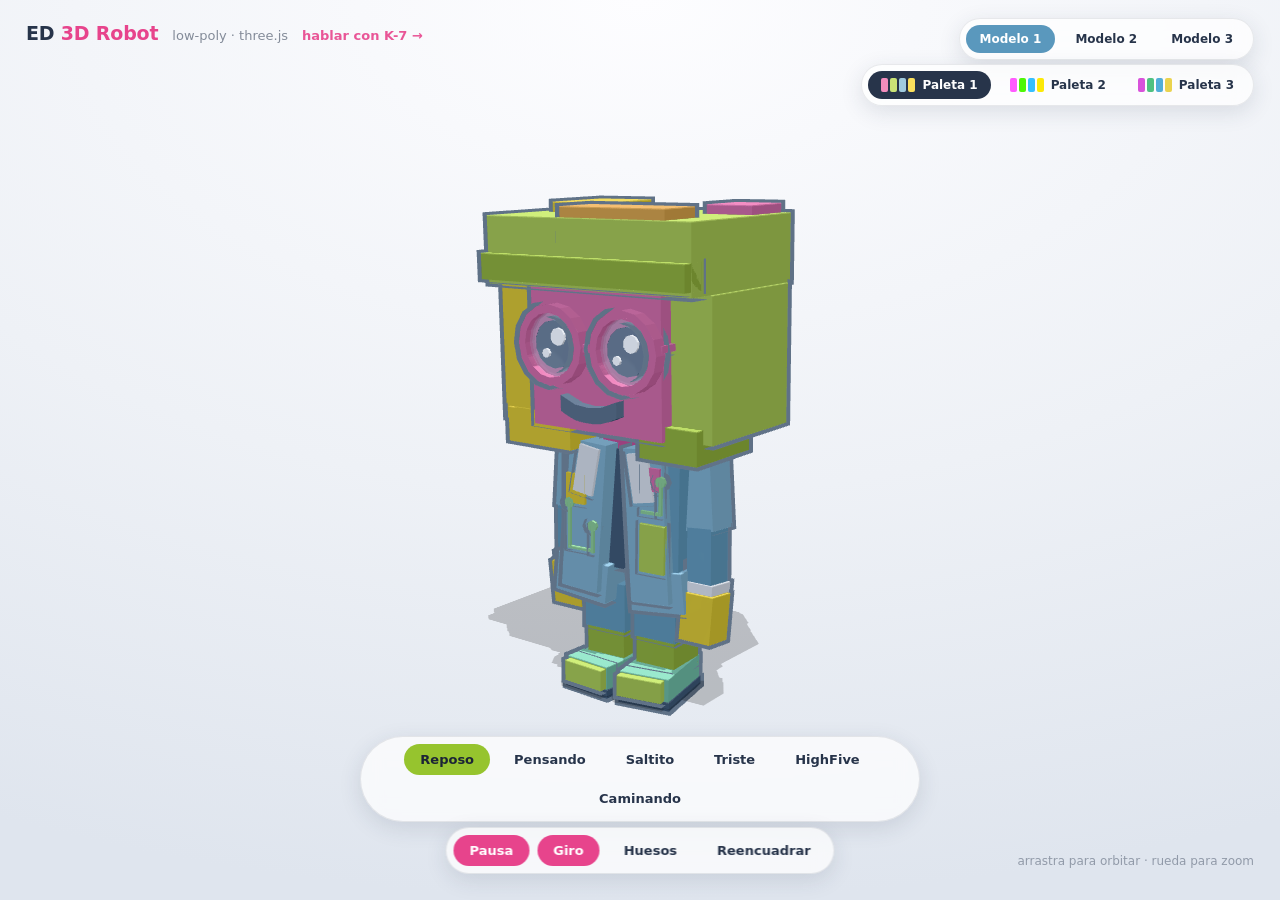
==== commit 7c87dde7: "Empaquetar a K-7 en docs/character/ para reusarlo en otro proyecto, y subir el menu de poses en movi" ====
--- a/docs/index.html
+++ b/docs/index.html
@@ -88,7 +88,7 @@
   #anims-burger{display:none}
   #anims-menu{
     display:flex;flex-direction:column;gap:6px;
-    position:fixed;left:50%;bottom:128px;transform:translateX(-50%);
+    position:fixed;top:64px;right:26px;
     padding:8px;border-radius:16px;z-index:5;min-width:160px;
     background:rgba(255,255,255,.9);backdrop-filter:blur(10px);
     border:1px solid rgba(39,52,74,.10);
@@ -143,11 +143,13 @@
     #models{top:auto;bottom:174px;left:50%;right:auto;transform:translateX(-50%);width:max-content}
     #palettes{top:auto;bottom:130px;left:50%;right:auto;transform:translateX(-50%);width:max-content}
     /* en movil los 6 botones de #anims no caben en una fila y quedan
-       ilegibles/imposibles de tocar: se reemplazan por una hamburguesa */
+       ilegibles/imposibles de tocar: se reemplazan por una hamburguesa.
+       Va arriba, no abajo: ahi ya se amontonan #models/#palettes/#panel y
+       una barra mas la dejaba imposible de alcanzar con el pulgar. */
     #anims{display:none}
     #anims-burger{
       display:flex;align-items:center;gap:6px;
-      position:fixed;left:50%;bottom:78px;transform:translateX(-50%);
+      position:fixed;top:18px;right:26px;
       padding:9px 18px;border-radius:999px;z-index:5;
       background:rgba(255,255,255,.72);backdrop-filter:blur(10px);
       border:1px solid rgba(39,52,74,.10);
@@ -250,7 +252,7 @@
 import { GLTFLoader }        from 'three/addons/loaders/GLTFLoader.js';
 import { OrbitControls }     from 'three/addons/controls/OrbitControls.js';
 import { TransformControls } from 'three/addons/controls/TransformControls.js';
-import { aplicarPaleta, conectarBotones } from './paleta.js';
+import { K7, conectarBotones } from './character/k7.js';
 
 // ?dev=1 activa el panel de ajuste manual de huesos (mover/rotar con gizmo)
 const DEV = new URLSearchParams(location.search).get('dev') === '1';
@@ -316,40 +318,22 @@
 ground.receiveShadow = true;
 scene.add(ground);
 
-// robot.glb trae las tres mallas skinneadas al MISMO armature y una sola
-// accion Idle: cambiar de modelo es solo alternar visibilidad, el rig y la
-// animacion son compartidos y no se reinician.
-const MESHES = ['Modelo1', 'Modelo2', 'Modelo3'];
-
-let model = null, mixer = null, skeletonHelper = null;
-const parts = {};
+// K-7: modelos, boca/ojos intercambiables, paletas y las 6 poses viven en
+// character/k7.js, compartido con charla.html. Ver character/README.md.
+let skeletonHelper = null;
 const clock = new THREE.Clock();
 let paused = false;
-
-// Animaciones: todas las acciones se reproducen a la vez y se mezclan por
-// peso (el patron estandar de three.js para blending), asi que cambiar de
-// animacion es solo una rampa de pesos -fadeOut/fadeIn- y nunca un salto.
-const actions = {};
-let activeAction = null;
-const UNA_VEZ = new Set(['K7_Saltito', 'K7_HighFive']);   // gestos: se tocan una vez y vuelven a Reposo
 const animBtns = [];
 
-function fadeToAction(name, duration = 0.5) {
-  const next = actions[name];
-  if (!next || next === activeAction) return;
-  const prev = activeAction;
-  activeAction = next;
-
-  next.reset();
-  next.setEffectiveTimeScale(1);
-  next.setEffectiveWeight(1);
-  next.fadeIn(duration);
-  next.play();
-  if (prev) prev.fadeOut(duration);
-
-  aplicarGesto(name);
+const syncAnimButtons = (name) => {
   for (const b of animBtns) b.setAttribute('aria-pressed', b.dataset.anim === name);
-}
+};
+
+const k7 = new K7({
+  THREE, GLTFLoader, base: './character',
+  onError: fail,
+  onAnimCambio: syncAnimButtons,   // tambien cubre el retorno solo a Idle
+});
 
 // ---------------------------------------------------------- modo ?dev=1 ----
 // Gizmo para mover/rotar un hueso a mano y leer los numeros resultantes -el
@@ -360,18 +344,18 @@
 let devBaseline = null;
 
 function setupDevMode() {
-  if (!DEV || !model || !skeletonHelper) return;
+  if (!DEV || !k7.model || !skeletonHelper) return;
   document.getElementById('dev').hidden = false;
 
   // congela en la pose que se va a retocar, en su instante base (frame 0,
   // sin la respiracion del idle superpuesta)
-  const target = actions['K7_Pensando'] ? 'K7_Pensando' : 'Idle';
-  for (const name in actions) actions[name].setEffectiveWeight(name === target ? 1 : 0);
-  activeAction = actions[target];
-  if (activeAction) { activeAction.time = 0; mixer.update(0); }
+  const target = k7.actions['K7_Pensando'] ? 'K7_Pensando' : 'Idle';
+  for (const name in k7.actions) k7.actions[name].setEffectiveWeight(name === target ? 1 : 0);
+  k7._activeAction = k7.actions[target];
+  if (k7._activeAction) { k7._activeAction.time = 0; k7.mixer.update(0); }
   paused = true;
-  aplicarGesto(target);
-  for (const b of animBtns) b.setAttribute('aria-pressed', b.dataset.anim === target);
+  k7.aplicarGesto(target);
+  syncAnimButtons(target);
   controls.autoRotate = false;
   if (skeletonHelper) skeletonHelper.visible = true;
   btnBones?.setAttribute('aria-pressed', 'true');
@@ -448,66 +432,6 @@
     .catch(() => { btn.textContent = 'No se pudo copiar'; setTimeout(() => { btn.textContent = old; }, 1200); });
 }
 
-// La boca y los ojos ya no van en la malla: build_bocas.py y build_ojos.py le
-// quitaron a los modelos la sonrisa y los ojos que traian soldados al hueso
-// 'head' (con su cascara de contorno) y dejaron las mallas sueltas en
-// bocas.glb y ojos.glb. Cuelgan del mismo hueso y solo una de cada juego esta
-// visible a la vez: cambiar de gesto es solo alternar visibilidad.
-// Sitio y tamano los pone cada modelo, que tienen la cara a distinta altura y
-// anchura; son las medidas de la sonrisa/ojos que se les quito.
-const BOCA_DE_MODELO = {
-  Modelo1: { pos: [0, 0.1883, 0.298], escala: 0.3172 },
-  Modelo2: { pos: [0, 0.2338, 0.400], escala: 0.2474 },
-  // Modelo3 lleva el cubo volteado y la carita bajada, porque la esquina
-  // del cubo le caia encima. La z ya no es la del plano de la cara: el
-  // cubo girado no ofrece un plano de frente sino una arista, asi que la
-  // boca se adelanta hasta librarla. Lo mide build_modelo3.py y lo
-  // imprime al acabar.
-  Modelo3: { pos: [0.0, 0.1389, 0.4352], escala: 0.2474 },
-};
-// la sonrisa esta dibujada del ancho de la vieja y se leia demasiado abierta
-const ANCHO = 0.85;
-
-const OJOS_DE_MODELO = {
-  Modelo1: { pos: [0, 0.4670, 0.3100], escala: 0.5294 },
-  Modelo2: { pos: [0, 0.5218, 0.4202], escala: 0.4129 },
-  Modelo3: { pos: [0, 0.3858, 0.4722], escala: 0.4129 },
-};
-
-// gesto de cada animacion: que boca y que ojos le corresponden. Las que no
-// tienen una emocion propia se quedan con la cara de reposo.
-const GESTO_DE_ANIM = {
-  Idle:         { boca: 'feliz', ojos: 'normal' },
-  K7_Caminando: { boca: 'feliz', ojos: 'normal' },
-  K7_HighFive:  { boca: 'feliz', ojos: 'guino' },
-  K7_Saltito:   { boca: 'feliz', ojos: 'doble_guino' },
-  K7_Triste:    { boca: 'triste', ojos: 'triste' },
-  K7_Pensando:  { boca: 'pensando', ojos: 'pensando' },
-};
-
-const bocas = {}, ojos = {};
-let hCabeza = null;
-let bocaPuesta = null, ojosPuestos = null;
-
-function ponerBoca(nombre) {
-  if (bocaPuesta === nombre || !bocas[nombre]) return;
-  bocaPuesta = nombre;
-  for (const n in bocas) bocas[n].visible = (n === nombre);
-}
-
-function ponerOjos(nombre) {
-  if (ojosPuestos === nombre || !ojos[nombre]) return;
-  ojosPuestos = nombre;
-  for (const n in ojos) ojos[n].visible = (n === nombre);
-}
-
-function aplicarGesto(nombreAnim) {
-  const g = GESTO_DE_ANIM[nombreAnim];
-  if (!g) return;
-  ponerBoca(g.boca);
-  ponerOjos(g.ojos);
-}
-
 const loaderEl = document.getElementById('loader');
 const loaderTxt = document.getElementById('loader-txt');
 const barEl = document.querySelector('.bar i');
@@ -515,12 +439,14 @@
 const btnBones = document.getElementById('btn-bones');
 const modelBtns = [...document.querySelectorAll('#models button')];
 
-// Las dos paletas valen para los dos modelos: cada material tiene un rol y
-// cada paleta da un color por rol (ver paleta.js).
-let paleta = conectarBotones('#palettes button', (id) => {
-  paleta = id;
-  if (model) aplicarPaleta(model, id);
-});
+function showMesh(name) {
+  k7.mostrarModelo(name);
+  for (const b of modelBtns) b.setAttribute('aria-pressed', b.dataset.mesh === name);
+}
+
+// Las tres paletas valen para los tres modelos: cada material tiene un rol y
+// cada paleta da un color por rol (ver character/paleta.js).
+conectarBotones('#palettes button', (id) => k7.aplicarPaletaPersonaje(id));
 
 // deja la camara a una distancia proporcional al tamano del modelo
 function frame(obj) {
@@ -542,146 +468,29 @@
   controls.update();
 }
 
-function showMesh(name) {
-  for (const n of MESHES) if (parts[n]) parts[n].visible = (n === name);
-  colocarBoca(name);
-  colocarOjos(name);
-  for (const b of modelBtns) b.setAttribute('aria-pressed', b.dataset.mesh === name);
-}
-
-function colocarBoca(nombreMalla) {
-  const m = BOCA_DE_MODELO[nombreMalla];
-  if (!m) return;
-  for (const n in bocas) {
-    bocas[n].position.set(...m.pos);
-    bocas[n].scale.set(m.escala * ANCHO, m.escala, m.escala);
-  }
-}
-
-function colocarOjos(nombreMalla) {
-  const m = OJOS_DE_MODELO[nombreMalla];
-  if (!m) return;
-  for (const n in ojos) {
-    ojos[n].position.set(...m.pos);
-    ojos[n].scale.setScalar(m.escala);
-  }
-}
-
-// la boca/ojos y el robot llegan por su cuenta y sin orden garantizado, asi
-// que esto se llama desde los dos sitios y solo actua cuando ya estan los dos
-function montarCara() {
-  if (!hCabeza || !bocas.feliz || !ojos.normal) return;
-  if (bocas.feliz.parent !== hCabeza) {
-    for (const n in bocas) hCabeza.add(bocas[n]);
-    for (const n in ojos) hCabeza.add(ojos[n]);
-    const nombreMalla = MESHES.find((n) => parts[n] && parts[n].visible) || MESHES[0];
-    colocarBoca(nombreMalla);
-    colocarOjos(nombreMalla);
-    ponerBoca('feliz');
-    ponerOjos('normal');
-  }
-  aplicarPaleta(model, paleta);   // ya cuelgan del modelo: hay que pintarlas
-}
-
-function cargarCaras(url, nombres, destino) {
-  new GLTFLoader().load(url, (gltf) => {
-    for (const n of nombres) {
-      const malla = gltf.scene.getObjectByName(n);
-      if (!malla) { fail(`falta '${n}' en ${url}`); continue; }
-      malla.castShadow = false;      // es plana y va pegada a la cara
-      malla.receiveShadow = false;
-      malla.frustumCulled = false;   // cuelga de un hueso: su caja no se recalcula
-      malla.visible = false;
-      destino[n] = malla;
-    }
-    montarCara();
-  }, undefined, (e) => fail(url + ': ' + e.message));
-}
-
-cargarCaras('bocas.glb', ['feliz', 'abierta', 'pensando', 'sorpresa', 'triste'], bocas);
-cargarCaras('ojos.glb', ['normal', 'triste', 'guino', 'doble_guino', 'pensando'], ojos);
-
-// cache-bust: robot.glb se reexporta seguido mientras se ajustan poses, y el
-// navegador (y a veces el propio server local) lo sirven cacheado sin avisar
-new GLTFLoader().load(
-  'robot.glb?v=' + Date.now(),
-  (gltf) => {
-    model = gltf.scene;
-
-    model.traverse((o) => {
-      if (!o.isMesh) return;
-      o.castShadow = true;
-      o.receiveShadow = true;
-      // la malla skinned se sale de su bounding box al animarse
-      o.frustumCulled = false;
-
-      const mats = Array.isArray(o.material) ? o.material : [o.material];
-      for (const m of mats) {
-        // contorno por casco invertido: normales ya volteadas al exportar
-        if (/outline/i.test(m.name)) {
-          m.side = THREE.FrontSide;
-          m.polygonOffset = true;
-          m.polygonOffsetFactor = 1;
-        }
-        if (m.name === 'M_lens') { m.transparent = true; m.opacity = 0.22; }
-      }
-    });
-
-    scene.add(model);
-
-    for (const n of MESHES) parts[n] = model.getObjectByName(n);
-    const missing = MESHES.filter((n) => !parts[n]);
-    if (missing.length) fail('faltan mallas en robot.glb: ' + missing.join(', '));
-
-    hCabeza = model.getObjectByName('head');
-    if (!hCabeza) fail('falta el hueso head en robot.glb: K-7 se queda sin cara');
-    montarCara();
-
-    if (gltf.animations.length) {
-      mixer = new THREE.AnimationMixer(model);
-      for (const clip of gltf.animations) {
-        const a = mixer.clipAction(clip);
-        if (UNA_VEZ.has(clip.name)) {
-          a.setLoop(THREE.LoopOnce);
-          a.clampWhenFinished = true;
-        }
-        a.setEffectiveWeight(clip.name === 'Idle' ? 1 : 0);
-        a.play();   // todas corren desde el arranque; el peso decide que se ve
-        actions[clip.name] = a;
-      }
-      activeAction = actions['Idle'] || null;
-
-      // los gestos de una vez vuelven solos a Reposo al terminar
-      mixer.addEventListener('finished', (e) => {
-        if (UNA_VEZ.has(e.action.getClip().name)) fadeToAction('Idle');
-      });
-    }
-
-    skeletonHelper = new THREE.SkeletonHelper(model);
-    skeletonHelper.visible = false;
-    skeletonHelper.material.linewidth = 2;
-    scene.add(skeletonHelper);
-
-    // encuadra con las tres mallas visibles: comparten proporciones, asi que
-    // el encuadre vale para todas y no hay que recolocar la camara al
-    // cambiar de modelo
-    aplicarPaleta(model, paleta);
-
-    frame(model);
-    showMesh(MESHES[0]);
-    setupDevMode();
-
-    loaderEl.classList.add('done');
-  },
-  (e) => {
-    if (e.lengthComputable) barEl.style.width = (e.loaded / e.total * 100) + '%';
-  },
-  (e) => {
-    loaderTxt.textContent =
-      'no se pudo cargar el modelo — ¿estás sirviendo la carpeta por HTTP?';
-    fail('GLTFLoader: ' + e.message);
-  }
-);
+await k7.cargar({
+  onProgress: (frac) => { barEl.style.width = (frac * 100) + '%'; },
+});
+
+if (!k7.model) {
+  loaderTxt.textContent = 'no se pudo cargar el modelo — ¿estás sirviendo la carpeta por HTTP?';
+} else {
+  k7.agregarA(scene);
+
+  skeletonHelper = new THREE.SkeletonHelper(k7.model);
+  skeletonHelper.visible = false;
+  skeletonHelper.material.linewidth = 2;
+  scene.add(skeletonHelper);
+
+  // encuadra con las tres mallas visibles: comparten proporciones, asi que
+  // el encuadre vale para todas y no hay que recolocar la camara al
+  // cambiar de modelo
+  frame(k7.model);
+  showMesh(k7.modelo);
+  setupDevMode();
+}
+
+loaderEl.classList.add('done');
 
 for (const b of modelBtns) b.addEventListener('click', () => showMesh(b.dataset.mesh));
 
@@ -695,7 +504,7 @@
 
 animBtns.push(...document.querySelectorAll('#anims button, #anims-menu button'));
 for (const b of animBtns) b.addEventListener('click', () => {
-  fadeToAction(b.dataset.anim);
+  k7.reproducir(b.dataset.anim);
   animMenu.hidden = true;
   animBurger.setAttribute('aria-expanded', 'false');
 });
@@ -724,7 +533,7 @@
 
 renderer.setAnimationLoop(() => {
   const dt = clock.getDelta();
-  if (mixer && !paused) mixer.update(dt);
+  if (!paused) k7.actualizar(dt);
   controls.update();
   renderer.render(scene, camera);
 });
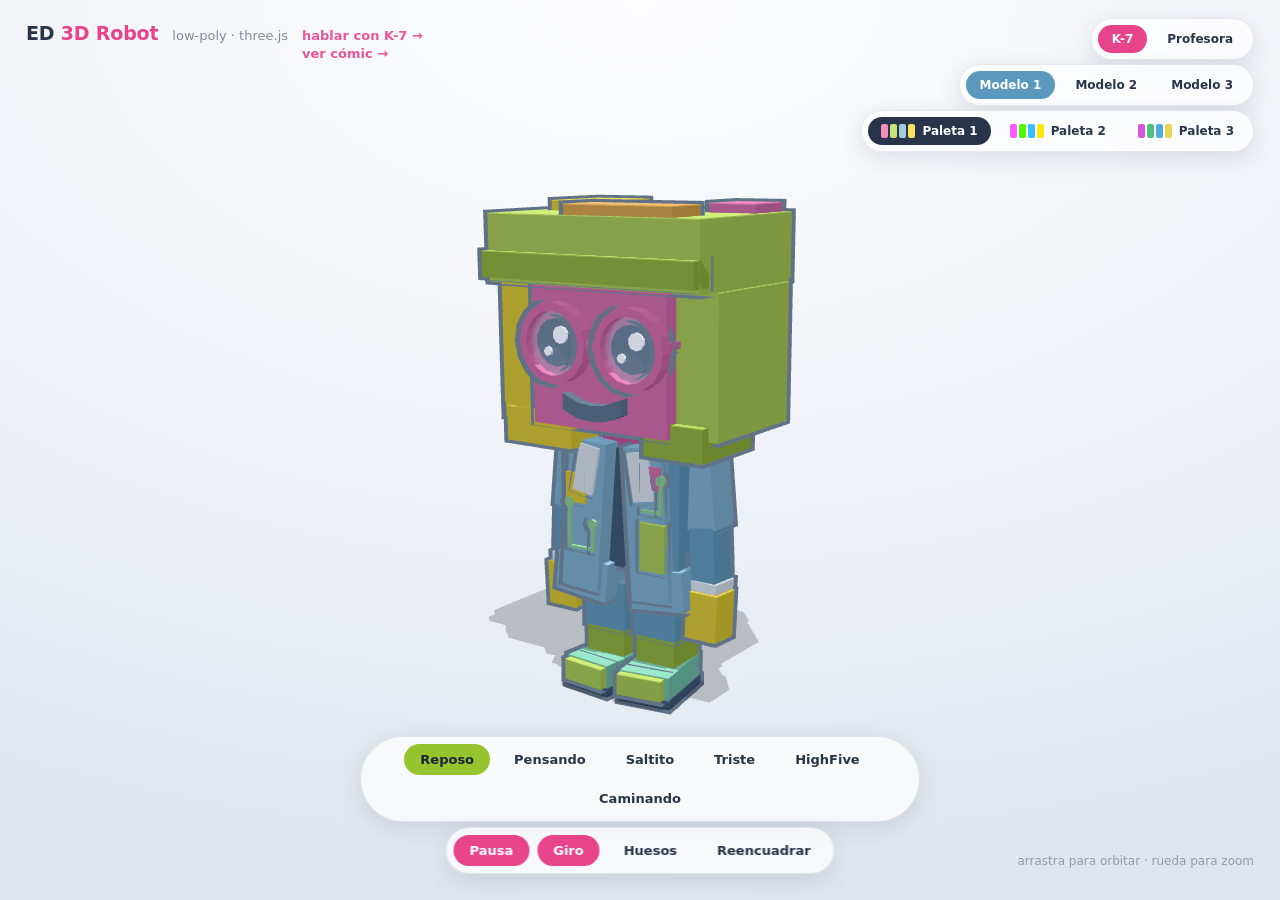
==== commit f0368323: "Agregar profesora 3D, historieta/comic y actualizar K-7 con nueva paleta y guion Incorpora el modelo" ====
--- a/docs/index.html
+++ b/docs/index.html
@@ -29,11 +29,12 @@
   }
   h1 span{color:var(--magenta)}
   .sub{font-size:13px;opacity:.55}
-  #link-charla{
+  #links{display:flex;flex-direction:column;gap:3px}
+  #link-charla,#link-comic{
     pointer-events:auto;color:var(--magenta);opacity:.9;
     text-decoration:none;font-weight:600;
   }
-  #link-charla:hover{text-decoration:underline}
+  #link-charla:hover,#link-comic:hover{text-decoration:underline}
 
   #panel{
     position:fixed;left:50%;bottom:26px;transform:translateX(-50%);
@@ -50,18 +51,28 @@
   button:hover{background:rgba(39,52,74,.07)}
   button[aria-pressed="true"]{background:var(--magenta);color:#fff}
 
-  #models{
+  #personajes{
     position:fixed;top:18px;right:26px;
     display:flex;gap:6px;padding:6px;border-radius:999px;z-index:6;
     background:rgba(255,255,255,.72);backdrop-filter:blur(10px);
     border:1px solid rgba(39,52,74,.10);
     box-shadow:0 6px 22px rgba(39,52,74,.13);
   }
+  #personajes button{padding:7px 14px;font-size:12px}
+  #personajes button[aria-pressed="true"]{background:var(--magenta);color:#fff}
+
+  #models{
+    position:fixed;top:64px;right:26px;
+    display:flex;gap:6px;padding:6px;border-radius:999px;z-index:6;
+    background:rgba(255,255,255,.72);backdrop-filter:blur(10px);
+    border:1px solid rgba(39,52,74,.10);
+    box-shadow:0 6px 22px rgba(39,52,74,.13);
+  }
   #models button{padding:7px 14px;font-size:12px}
   #models button[aria-pressed="true"]{background:var(--teal)}
 
   #palettes{
-    position:fixed;top:64px;right:26px;
+    position:fixed;top:110px;right:26px;
     display:flex;gap:6px;padding:6px;border-radius:999px;z-index:6;
     background:rgba(255,255,255,.72);backdrop-filter:blur(10px);
     border:1px solid rgba(39,52,74,.10);
@@ -137,11 +148,28 @@
   @media (max-width:560px){
     #hint{display:none}
     header{padding:16px 18px}
+    /* en pantallas angostas (~320-340px) "low-poly - three.js" queda justo
+       debajo de la hamburguesa de poses (fixed, arriba a la derecha) y se
+       le monta encima: es puro adorno, se quita en vez de perseguir el hueco.
+       Ojo: los links de #links tambien llevan class="sub" (mismo estilo de
+       texto discreto) -por eso el selector va con el hijo directo de header,
+       si no tambien los apaga a ellos */
+    header > .sub{display:none}
+    /* el link de cómic sumó una segunda línea a #links: al ancho de un
+       celular ya cabía en la misma fila que "low-poly - three.js" y quedaba
+       tapado por la hamburguesa de poses. Se fuerza a su propia fila para
+       que quede siempre debajo, nunca al lado. */
+    #links{flex-basis:100%}
     /* left+translateX(-50%) para centrar. width:max-content porque, fijo con
        left+bottom+transform a la vez, Chrome encoge el shrink-to-fit por
-       debajo del ancho real y parte el texto de los botones en dos lineas */
-    #models{top:auto;bottom:174px;left:50%;right:auto;transform:translateX(-50%);width:max-content}
-    #palettes{top:auto;bottom:130px;left:50%;right:auto;transform:translateX(-50%);width:max-content}
+       debajo del ancho real y parte el texto de los botones en dos lineas.
+       max-width+flex-wrap quedan solo de red de seguridad para telefonos
+       diminutos: el ancho real ya se resuelve abajo (ver #palettes) sin que
+       nadie tenga que envolver a una segunda fila -eso rompía el apilado por
+       bottom en px fijos con #models y #panel, que asume una sola fila. */
+    #personajes{top:auto;bottom:218px;left:50%;right:auto;transform:translateX(-50%);width:max-content;max-width:94vw;flex-wrap:wrap;justify-content:center}
+    #models{top:auto;bottom:174px;left:50%;right:auto;transform:translateX(-50%);width:max-content;max-width:94vw;flex-wrap:wrap;justify-content:center}
+    #palettes{top:auto;bottom:130px;left:50%;right:auto;transform:translateX(-50%);width:max-content;max-width:94vw;flex-wrap:wrap;justify-content:center}
     /* en movil los 6 botones de #anims no caben en una fila y quedan
        ilegibles/imposibles de tocar: se reemplazan por una hamburguesa.
        Va arriba, no abajo: ahi ya se amontonan #models/#palettes/#panel y
@@ -156,6 +184,18 @@
       box-shadow:0 6px 22px rgba(39,52,74,.13);
     }
   }
+
+  /* "Paleta 1/2/3" completo mide ~354px de ancho -fijo, no depende del
+     viewport-, y ya no entra de sobra en los ~360-412px de la mayoría de
+     celulares (Android de gama media, iPhone SE/mini). En vez de partirlo en
+     dos filas -eso desalineaba el apilado con #models/#panel de arriba-, se
+     apaga el texto y queda solo el muestrario de color, igual que ya hacen
+     estos mismos botones en charla.html. El nombre sigue disponible por
+     title= al mantener pulsado o con lector de pantalla. */
+  @media (max-width:420px){
+    #palettes .pal-label{display:none}
+    #palettes button{padding:7px 10px}
+  }
 </style>
 </head>
 <body>
@@ -165,8 +205,16 @@
 <header>
   <h1>ED <span>3D Robot</span></h1>
   <div class="sub">low-poly &middot; three.js</div>
-  <a class="sub" id="link-charla" href="./charla.html">hablar con K-7 →</a>
+  <div id="links">
+    <a class="sub" id="link-charla" href="./charla.html">hablar con K-7 →</a>
+    <a class="sub" id="link-comic" href="./comic.html">ver cómic →</a>
+  </div>
 </header>
+
+<div id="personajes">
+  <button data-personaje="k7" aria-pressed="true">K-7</button>
+  <button data-personaje="profesora" aria-pressed="false">Profesora</button>
+</div>
 
 <div id="models">
   <button data-mesh="Modelo1" aria-pressed="true">Modelo 1</button>
@@ -175,17 +223,17 @@
 </div>
 
 <div id="palettes">
-  <button data-pal="uno" aria-pressed="true">
+  <button data-pal="uno" aria-pressed="true" title="Paleta 1">
     <span class="sw"><i style="--c:#f48dbd"></i><i style="--c:#cae376"></i><i style="--c:#a0cbdf"></i><i style="--c:#fbe05d"></i></span>
-    Paleta 1
+    <span class="pal-label">Paleta 1</span>
   </button>
-  <button data-pal="dos" aria-pressed="false">
+  <button data-pal="dos" aria-pressed="false" title="Paleta 2">
     <span class="sw"><i style="--c:#ff5bff"></i><i style="--c:#4ef707"></i><i style="--c:#35bfff"></i><i style="--c:#fce907"></i></span>
-    Paleta 2
+    <span class="pal-label">Paleta 2</span>
   </button>
-  <button data-pal="tres" aria-pressed="false">
+  <button data-pal="tres" aria-pressed="false" title="Paleta 3">
     <span class="sw"><i style="--c:#d852db"></i><i style="--c:#4fc180"></i><i style="--c:#50aed8"></i><i style="--c:#ead34e"></i></span>
-    Paleta 3
+    <span class="pal-label">Paleta 3</span>
   </button>
 </div>
 
@@ -253,6 +301,7 @@
 import { OrbitControls }     from 'three/addons/controls/OrbitControls.js';
 import { TransformControls } from 'three/addons/controls/TransformControls.js';
 import { K7, conectarBotones } from './character/k7.js';
+import { Profesora } from './character/profesora.js';
 
 // ?dev=1 activa el panel de ajuste manual de huesos (mover/rotar con gizmo)
 const DEV = new URLSearchParams(location.search).get('dev') === '1';
@@ -334,6 +383,35 @@
   onError: fail,
   onAnimCambio: syncAnimButtons,   // tambien cubre el retorno solo a Idle
 });
+
+const profesora = new Profesora({
+  THREE, GLTFLoader, base: './character',
+  onError: fail,
+  onAnimCambio: syncAnimButtons,
+});
+
+// Botones de pose por personaje: K-7 tiene sus 6, la Profesora sus 5 gestos
+// (ver character/profesora.js). #anims/#anims-menu se rellenan de nuevo cada
+// vez que se cambia de personaje, en vez de llevar el doble de botones fijos.
+const PERSONAJES = {
+  k7: {
+    instancia: k7,
+    anims: [
+      ['Idle', 'Reposo'], ['K7_Pensando', 'Pensando'], ['K7_Saltito', 'Saltito'],
+      ['K7_Triste', 'Triste'], ['K7_HighFive', 'HighFive'], ['K7_Caminando', 'Caminando'],
+    ],
+  },
+  profesora: {
+    instancia: profesora,
+    anims: [
+      ['Profesora_Idle', 'Reposo'], ['Profesora_Escribiendo', 'Escribiendo'],
+      ['Profesora_Eureka', 'Eureka'], ['Profesora_Mirando', 'Mirando'],
+      ['Profesora_Caminando', 'Caminando'],
+    ],
+  },
+};
+let personajeActivo = 'k7';
+const activo = () => PERSONAJES[personajeActivo].instancia;
 
 // ---------------------------------------------------------- modo ?dev=1 ----
 // Gizmo para mover/rotar un hueso a mano y leer los numeros resultantes -el
@@ -445,8 +523,13 @@
 }
 
 // Las tres paletas valen para los tres modelos: cada material tiene un rol y
-// cada paleta da un color por rol (ver character/paleta.js).
-conectarBotones('#palettes button', (id) => k7.aplicarPaletaPersonaje(id));
+// cada paleta da un color por rol (ver character/paleta.js). La Profesora se
+// suma solo con la cara: sus ojos y su boca comparten los materiales de K-7,
+// asi que los dos los tienen del mismo color en las tres paletas.
+conectarBotones('#palettes button', (id) => {
+  k7.aplicarPaletaPersonaje(id);
+  profesora.aplicarPaletaCara(id);
+});
 
 // deja la camara a una distancia proporcional al tamano del modelo
 function frame(obj) {
@@ -468,25 +551,70 @@
   controls.update();
 }
 
-await k7.cargar({
-  onProgress: (frac) => { barEl.style.width = (frac * 100) + '%'; },
-});
-
-if (!k7.model) {
+const modelsEl = document.getElementById('models');
+const animsEl = document.getElementById('anims');
+const animMenuEl = document.getElementById('anims-menu');
+const animBurger = document.getElementById('anims-burger');
+
+// #anims/#anims-menu se reconstruyen con los botones del personaje activo
+// (ver PERSONAJES mas arriba) en vez de llevar el doble fijo en el HTML.
+function renderAnimButtons(id) {
+  const html = PERSONAJES[id].anims
+    .map(([anim, label], i) => `<button data-anim="${anim}" aria-pressed="${i === 0}">${label}</button>`)
+    .join('');
+  animsEl.innerHTML = html;
+  animMenuEl.innerHTML = html;
+  animBtns.length = 0;
+  animBtns.push(...document.querySelectorAll('#anims button, #anims-menu button'));
+  for (const b of animBtns) b.addEventListener('click', () => {
+    activo().reproducir(b.dataset.anim);
+    animMenuEl.hidden = true;
+    animBurger.setAttribute('aria-expanded', 'false');
+  });
+}
+
+// K-7 tiene 3 modelos propios y la Profesora uno solo, así que ese panel se
+// apaga mientras ella esté activa. El de paletas se queda: aunque su ropa no
+// cambie, sus ojos y su boca sí siguen la paleta (ver aplicarPaletaCara).
+function mostrarPersonaje(id) {
+  if (!PERSONAJES[id].instancia.model) return;
+  personajeActivo = id;
+  k7.model.visible = (id === 'k7');
+  profesora.model.visible = (id === 'profesora');
+  if (skeletonHelper) skeletonHelper.visible = (id === 'k7') && btnBones.getAttribute('aria-pressed') === 'true';
+  modelsEl.style.display = id === 'k7' ? '' : 'none';
+  for (const b of personajeBtns) b.setAttribute('aria-pressed', String(b.dataset.personaje === id));
+  renderAnimButtons(id);
+  frame(activo().model);
+}
+
+const personajeBtns = [...document.querySelectorAll('#personajes button')];
+for (const b of personajeBtns) b.addEventListener('click', () => mostrarPersonaje(b.dataset.personaje));
+
+await Promise.all([
+  k7.cargar({ onProgress: (frac) => { barEl.style.width = (frac * 45) + '%'; } }),
+  profesora.cargar({ onProgress: (frac) => { barEl.style.width = (45 + frac * 45) + '%'; } }),
+]);
+
+if (!k7.model || !profesora.model) {
   loaderTxt.textContent = 'no se pudo cargar el modelo — ¿estás sirviendo la carpeta por HTTP?';
 } else {
   k7.agregarA(scene);
+  profesora.agregarA(scene);
+  profesora.model.visible = false;
+  profesora.aplicarPaletaCara(k7.paleta);   // arranca con la misma que K-7
 
   skeletonHelper = new THREE.SkeletonHelper(k7.model);
   skeletonHelper.visible = false;
   skeletonHelper.material.linewidth = 2;
   scene.add(skeletonHelper);
 
-  // encuadra con las tres mallas visibles: comparten proporciones, asi que
-  // el encuadre vale para todas y no hay que recolocar la camara al
+  // encuadra con las tres mallas de K-7 visibles: comparten proporciones,
+  // asi que el encuadre vale para todas y no hay que recolocar la camara al
   // cambiar de modelo
   frame(k7.model);
   showMesh(k7.modelo);
+  renderAnimButtons('k7');
   setupDevMode();
 }
 
@@ -494,19 +622,10 @@
 
 for (const b of modelBtns) b.addEventListener('click', () => showMesh(b.dataset.mesh));
 
-const animBurger = document.getElementById('anims-burger');
-const animMenu = document.getElementById('anims-menu');
 animBurger.addEventListener('click', () => {
-  const abrir = animMenu.hidden;
-  animMenu.hidden = !abrir;
+  const abrir = animMenuEl.hidden;
+  animMenuEl.hidden = !abrir;
   animBurger.setAttribute('aria-expanded', String(abrir));
-});
-
-animBtns.push(...document.querySelectorAll('#anims button, #anims-menu button'));
-for (const b of animBtns) b.addEventListener('click', () => {
-  k7.reproducir(b.dataset.anim);
-  animMenu.hidden = true;
-  animBurger.setAttribute('aria-expanded', 'false');
 });
 
 const toggle = (btn, fn) => btn.addEventListener('click', () => {
@@ -521,7 +640,9 @@
 });
 toggle(document.getElementById('btn-spin'), (on) => { controls.autoRotate = on; });
 toggle(btnBones, (on) => {
-  if (skeletonHelper) skeletonHelper.visible = on;
+  // el esqueleto es el de K-7 (la Profesora no tiene helper propio): solo
+  // se ve si ademas es el personaje activo
+  if (skeletonHelper) skeletonHelper.visible = on && personajeActivo === 'k7';
 });
 document.getElementById('btn-reset').addEventListener('click', resetView);
 
@@ -533,7 +654,7 @@
 
 renderer.setAnimationLoop(() => {
   const dt = clock.getDelta();
-  if (!paused) k7.actualizar(dt);
+  if (!paused) activo().actualizar(dt);
   controls.update();
   renderer.render(scene, camera);
 });
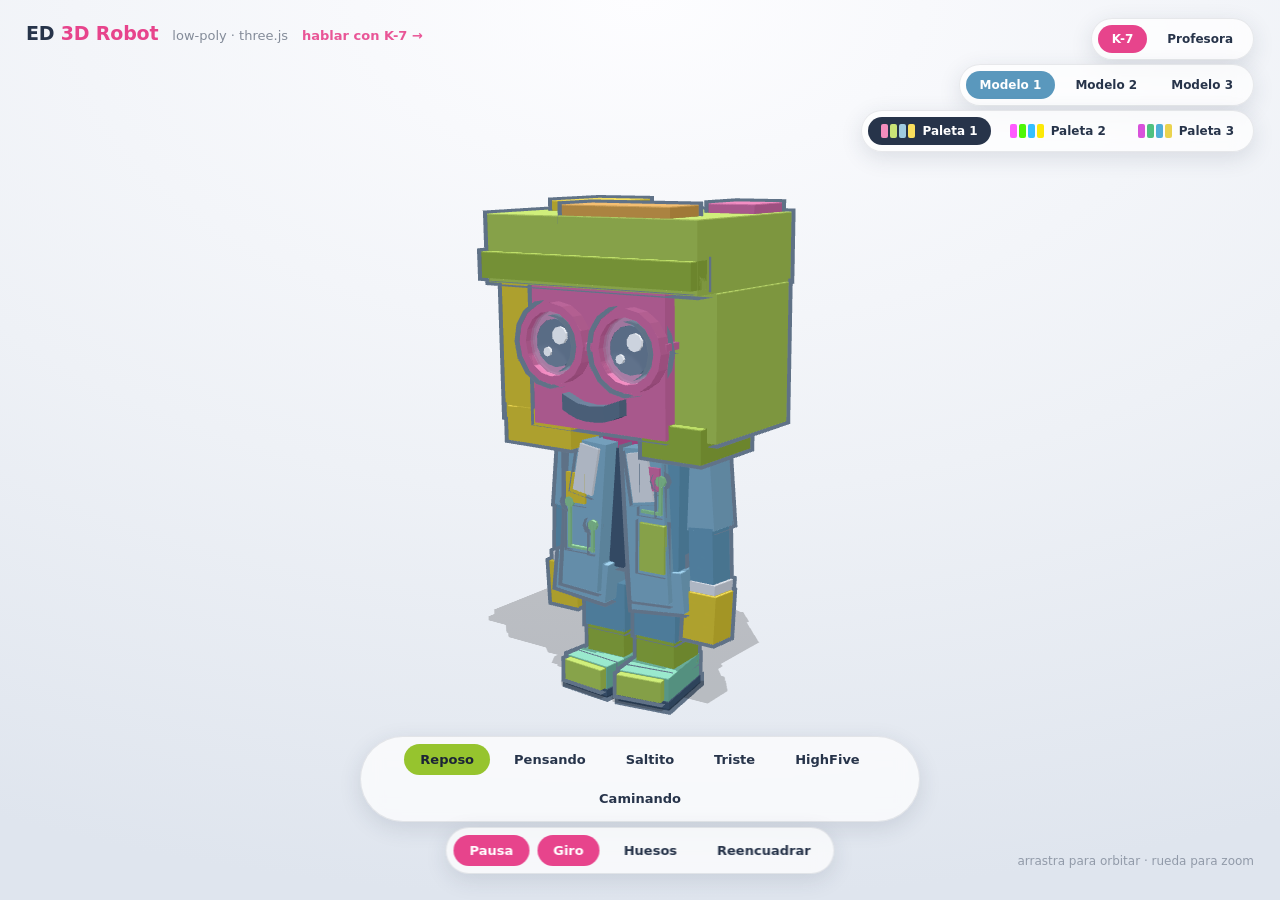
==== commit 3dbceb98: "Quitar la historieta/comic, ya no se va a usar Elimina docs/Comic, docs/comic-img y docs/comic.html," ====
--- a/docs/index.html
+++ b/docs/index.html
@@ -30,11 +30,11 @@
   h1 span{color:var(--magenta)}
   .sub{font-size:13px;opacity:.55}
   #links{display:flex;flex-direction:column;gap:3px}
-  #link-charla,#link-comic{
+  #link-charla{
     pointer-events:auto;color:var(--magenta);opacity:.9;
     text-decoration:none;font-weight:600;
   }
-  #link-charla:hover,#link-comic:hover{text-decoration:underline}
+  #link-charla:hover{text-decoration:underline}
 
   #panel{
     position:fixed;left:50%;bottom:26px;transform:translateX(-50%);
@@ -207,7 +207,6 @@
   <div class="sub">low-poly &middot; three.js</div>
   <div id="links">
     <a class="sub" id="link-charla" href="./charla.html">hablar con K-7 →</a>
-    <a class="sub" id="link-comic" href="./comic.html">ver cómic →</a>
   </div>
 </header>
 
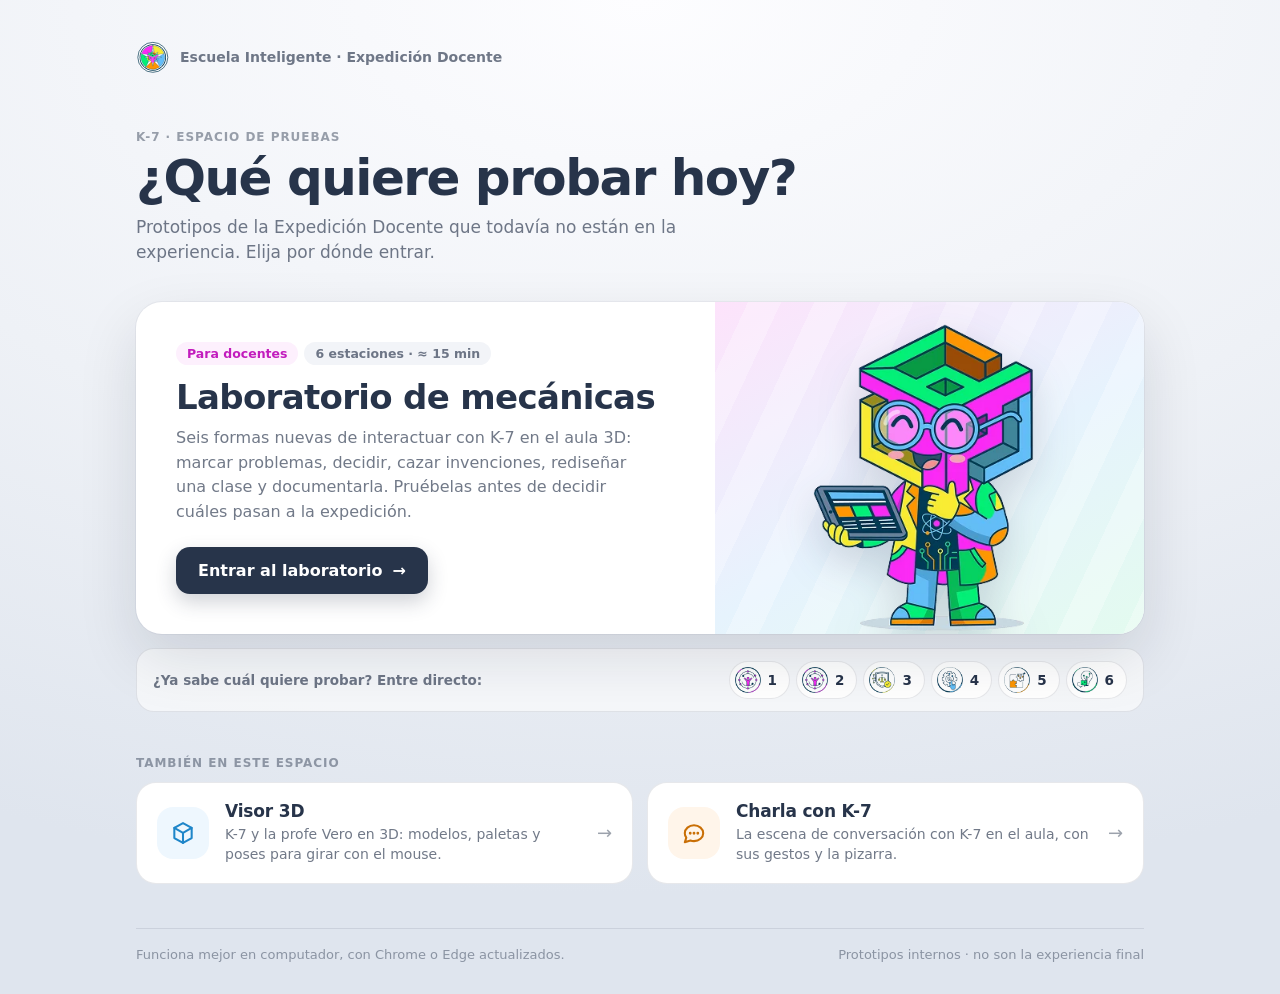
==== commit cad7204a: "Publicar el laboratorio de mecanicas y agregar un inicio al sitio - docs/index.html ahora es un inic" ====
--- a/docs/index.html
+++ b/docs/index.html
@@ -3,660 +3,206 @@
 <head>
 <meta charset="utf-8">
 <meta name="viewport" content="width=device-width, initial-scale=1">
-<title>ED 3D Robot</title>
+<title>K-7 · Espacio de pruebas</title>
+<meta name="description" content="Prototipos de la Expedición Docente: el laboratorio de mecánicas para docentes, el visor 3D de K-7 y la profe Vero, y la charla con K-7.">
+<link rel="icon" href="img/logo-icono.svg" type="image/svg+xml">
+<link rel="icon" href="img/favicon-32.png" sizes="32x32">
+<link rel="apple-touch-icon" href="img/favicon-180.png">
+<!-- Inicio del sitio: elegir a dónde ir. El laboratorio de mecánicas es la
+     entrada principal (lo prueban los docentes); el visor 3D y la charla son
+     las páginas de siempre de este repo. -->
 <style>
   :root{
-    --magenta:#e7448c; --lime:#96c42e; --yellow:#f6bf1c;
-    --teal:#5a98bd;    --navy:#27344a;  --paper:#eef1f6;
+    --navy:#27344a;
+    --suave:rgba(39,52,74,.66);
+    --tenue:rgba(39,52,74,.46);
+    --linea:rgba(39,52,74,.11);
+    --paper:#eef1f6;
+    --c1:#fa2af4; --c2:#f8eb32; --c3:#63bdf7; --c4:#f7941d; --c5:#04ef77;
+    --c1-f:#c21cbd; --c3-f:#1f86c9;
   }
   *{box-sizing:border-box}
-  html,body{height:100%;margin:0}
+  html,body{margin:0}
   body{
-    font-family:ui-sans-serif,system-ui,"Segoe UI",Roboto,sans-serif;
-    background:radial-gradient(120% 100% at 50% 0%,#fdfdff 0%,var(--paper) 55%,#dfe5ee 100%);
-    color:var(--navy);overflow:hidden;
-  }
-  #app{position:fixed;inset:0}
-  canvas{display:block}
-
-  header{
-    position:fixed;top:0;left:0;right:0;padding:22px 26px;
-    display:flex;align-items:baseline;gap:14px;flex-wrap:wrap;
-    pointer-events:none;z-index:5;
-  }
-  h1{
-    margin:0;font-size:19px;font-weight:700;letter-spacing:-.01em;
-  }
-  h1 span{color:var(--magenta)}
-  .sub{font-size:13px;opacity:.55}
-  #links{display:flex;flex-direction:column;gap:3px}
-  #link-charla{
-    pointer-events:auto;color:var(--magenta);opacity:.9;
-    text-decoration:none;font-weight:600;
-  }
-  #link-charla:hover{text-decoration:underline}
-
-  #panel{
-    position:fixed;left:50%;bottom:26px;transform:translateX(-50%);
-    display:flex;gap:8px;padding:7px;border-radius:999px;z-index:5;
-    background:rgba(255,255,255,.72);backdrop-filter:blur(10px);
-    border:1px solid rgba(39,52,74,.10);
-    box-shadow:0 6px 22px rgba(39,52,74,.13);
-  }
-  button{
-    font:inherit;font-size:13px;font-weight:600;color:var(--navy);
-    padding:8px 16px;border:0;border-radius:999px;background:transparent;
-    cursor:pointer;transition:background .15s,color .15s;
-  }
-  button:hover{background:rgba(39,52,74,.07)}
-  button[aria-pressed="true"]{background:var(--magenta);color:#fff}
-
-  #personajes{
-    position:fixed;top:18px;right:26px;
-    display:flex;gap:6px;padding:6px;border-radius:999px;z-index:6;
-    background:rgba(255,255,255,.72);backdrop-filter:blur(10px);
-    border:1px solid rgba(39,52,74,.10);
-    box-shadow:0 6px 22px rgba(39,52,74,.13);
-  }
-  #personajes button{padding:7px 14px;font-size:12px}
-  #personajes button[aria-pressed="true"]{background:var(--magenta);color:#fff}
-
-  #models{
-    position:fixed;top:64px;right:26px;
-    display:flex;gap:6px;padding:6px;border-radius:999px;z-index:6;
-    background:rgba(255,255,255,.72);backdrop-filter:blur(10px);
-    border:1px solid rgba(39,52,74,.10);
-    box-shadow:0 6px 22px rgba(39,52,74,.13);
-  }
-  #models button{padding:7px 14px;font-size:12px}
-  #models button[aria-pressed="true"]{background:var(--teal)}
-
-  #palettes{
-    position:fixed;top:110px;right:26px;
-    display:flex;gap:6px;padding:6px;border-radius:999px;z-index:6;
-    background:rgba(255,255,255,.72);backdrop-filter:blur(10px);
-    border:1px solid rgba(39,52,74,.10);
-    box-shadow:0 6px 22px rgba(39,52,74,.13);
-  }
-  #palettes button{
-    display:flex;align-items:center;gap:7px;padding:7px 13px;font-size:12px;
-  }
-  #palettes button[aria-pressed="true"]{background:var(--navy)}
-  /* muestrario: los mismos colores que lleva el modelo */
-  .sw{display:flex;gap:2px}
-  .sw i{width:7px;height:14px;border-radius:2px;background:var(--c)}
-
-  #anims{
-    position:fixed;left:50%;bottom:78px;transform:translateX(-50%);
-    display:flex;gap:8px;padding:7px;border-radius:999px;z-index:5;
-    flex-wrap:wrap;justify-content:center;max-width:min(92vw,560px);
-    background:rgba(255,255,255,.72);backdrop-filter:blur(10px);
-    border:1px solid rgba(39,52,74,.10);
-    box-shadow:0 6px 22px rgba(39,52,74,.13);
-  }
-  #anims button[aria-pressed="true"]{background:var(--lime);color:#1c2436}
-
-  #anims-burger{display:none}
-  #anims-menu{
-    display:flex;flex-direction:column;gap:6px;
-    position:fixed;top:64px;right:26px;
-    padding:8px;border-radius:16px;z-index:5;min-width:160px;
-    background:rgba(255,255,255,.9);backdrop-filter:blur(10px);
-    border:1px solid rgba(39,52,74,.10);
-    box-shadow:0 6px 22px rgba(39,52,74,.13);
-  }
-  #anims-menu button{text-align:left;border-radius:10px}
-  #anims-menu[hidden]{display:none}
-  #anims-menu button[aria-pressed="true"]{background:var(--lime);color:#1c2436}
-
-  #dev{
-    position:fixed;top:18px;left:26px;z-index:7;width:230px;
-    padding:12px;border-radius:14px;font-size:12px;
-    background:rgba(255,255,255,.88);backdrop-filter:blur(10px);
-    border:1px solid rgba(39,52,74,.10);
-    box-shadow:0 6px 22px rgba(39,52,74,.13);
-  }
-  #dev[hidden]{display:none}
-  #dev h2{margin:0 0 8px;font-size:13px}
-  #dev .dev-row{display:flex;gap:6px;align-items:center;margin-bottom:8px;flex-wrap:wrap}
-  #dev select{font:inherit;padding:4px 6px;border-radius:8px;border:1px solid rgba(39,52,74,.2);flex:1}
-  #dev button{padding:6px 10px;font-size:12px;background:rgba(39,52,74,.07)}
-  #dev button[aria-pressed="true"]{background:var(--magenta);color:#fff}
-  #dev pre{
-    background:rgba(39,52,74,.06);padding:8px;border-radius:8px;
-    white-space:pre-wrap;word-break:break-all;margin:0 0 8px;
-    font:11px/1.4 ui-monospace,monospace;max-height:160px;overflow:auto;
-  }
-
-  #hint{
-    position:fixed;right:26px;bottom:32px;font-size:12px;opacity:.42;z-index:5;
-  }
-  #loader{
-    position:fixed;inset:0;display:grid;place-content:center;gap:14px;
-    justify-items:center;z-index:10;background:var(--paper);
-    transition:opacity .5s;font-size:13px;
-  }
-  #loader.done{opacity:0;pointer-events:none}
-  .bar{width:160px;height:4px;border-radius:2px;background:rgba(39,52,74,.12);overflow:hidden}
-  .bar i{display:block;height:100%;width:0;background:var(--magenta);transition:width .2s}
-  #err{
-    position:fixed;inset:auto 20px 20px 20px;padding:14px 16px;border-radius:10px;
-    background:#3b1220;color:#ffd9e4;font:12px/1.5 ui-monospace,monospace;
-    white-space:pre-wrap;display:none;z-index:20;
-  }
-
-  @media (max-width:560px){
-    #hint{display:none}
-    header{padding:16px 18px}
-    /* en pantallas angostas (~320-340px) "low-poly - three.js" queda justo
-       debajo de la hamburguesa de poses (fixed, arriba a la derecha) y se
-       le monta encima: es puro adorno, se quita en vez de perseguir el hueco.
-       Ojo: los links de #links tambien llevan class="sub" (mismo estilo de
-       texto discreto) -por eso el selector va con el hijo directo de header,
-       si no tambien los apaga a ellos */
-    header > .sub{display:none}
-    /* el link de cómic sumó una segunda línea a #links: al ancho de un
-       celular ya cabía en la misma fila que "low-poly - three.js" y quedaba
-       tapado por la hamburguesa de poses. Se fuerza a su propia fila para
-       que quede siempre debajo, nunca al lado. */
-    #links{flex-basis:100%}
-    /* left+translateX(-50%) para centrar. width:max-content porque, fijo con
-       left+bottom+transform a la vez, Chrome encoge el shrink-to-fit por
-       debajo del ancho real y parte el texto de los botones en dos lineas.
-       max-width+flex-wrap quedan solo de red de seguridad para telefonos
-       diminutos: el ancho real ya se resuelve abajo (ver #palettes) sin que
-       nadie tenga que envolver a una segunda fila -eso rompía el apilado por
-       bottom en px fijos con #models y #panel, que asume una sola fila. */
-    #personajes{top:auto;bottom:218px;left:50%;right:auto;transform:translateX(-50%);width:max-content;max-width:94vw;flex-wrap:wrap;justify-content:center}
-    #models{top:auto;bottom:174px;left:50%;right:auto;transform:translateX(-50%);width:max-content;max-width:94vw;flex-wrap:wrap;justify-content:center}
-    #palettes{top:auto;bottom:130px;left:50%;right:auto;transform:translateX(-50%);width:max-content;max-width:94vw;flex-wrap:wrap;justify-content:center}
-    /* en movil los 6 botones de #anims no caben en una fila y quedan
-       ilegibles/imposibles de tocar: se reemplazan por una hamburguesa.
-       Va arriba, no abajo: ahi ya se amontonan #models/#palettes/#panel y
-       una barra mas la dejaba imposible de alcanzar con el pulgar. */
-    #anims{display:none}
-    #anims-burger{
-      display:flex;align-items:center;gap:6px;
-      position:fixed;top:18px;right:26px;
-      padding:9px 18px;border-radius:999px;z-index:5;
-      background:rgba(255,255,255,.72);backdrop-filter:blur(10px);
-      border:1px solid rgba(39,52,74,.10);
-      box-shadow:0 6px 22px rgba(39,52,74,.13);
-    }
-  }
-
-  /* "Paleta 1/2/3" completo mide ~354px de ancho -fijo, no depende del
-     viewport-, y ya no entra de sobra en los ~360-412px de la mayoría de
-     celulares (Android de gama media, iPhone SE/mini). En vez de partirlo en
-     dos filas -eso desalineaba el apilado con #models/#panel de arriba-, se
-     apaga el texto y queda solo el muestrario de color, igual que ya hacen
-     estos mismos botones en charla.html. El nombre sigue disponible por
-     title= al mantener pulsado o con lector de pantalla. */
-  @media (max-width:420px){
-    #palettes .pal-label{display:none}
-    #palettes button{padding:7px 10px}
+    min-height:100vh;
+    font-family:ui-rounded,"Segoe UI Variable Display","Segoe UI",system-ui,sans-serif;
+    background:radial-gradient(120% 90% at 50% 0%,#fdfdff 0%,var(--paper) 55%,#dfe5ee 100%);
+    color:var(--navy);
+    -webkit-font-smoothing:antialiased;
+  }
+  a{color:inherit}
+  .pagina{width:min(1040px,100%);margin:0 auto;padding:clamp(18px,4vw,40px) 16px 32px}
+
+  /* ---------------------------------------------------------- cabecera */
+  .marca{display:flex;align-items:center;gap:10px;margin-bottom:clamp(28px,6vw,56px)}
+  .marca img{width:34px;height:34px}
+  .marca span{font-size:14px;font-weight:700;color:var(--suave)}
+
+  .kicker{margin:0 0 8px;font-size:12px;font-weight:700;letter-spacing:.08em;text-transform:uppercase;color:var(--tenue)}
+  h1{margin:0 0 10px;font-size:clamp(32px,5.2vw,50px);font-weight:800;letter-spacing:-.03em;line-height:1.05}
+  .intro{margin:0 0 clamp(24px,4vw,36px);max-width:52ch;font-size:17px;line-height:1.5;color:var(--suave)}
+
+  /* --------------------------------------------- tarjeta principal: lab */
+  .lab{
+    position:relative;display:grid;grid-template-columns:1.35fr 1fr;overflow:hidden;
+    background:#fff;border-radius:26px;text-decoration:none;
+    box-shadow:0 24px 60px rgba(20,26,38,.12),0 0 0 1px rgba(39,52,74,.05);
+    transition:transform .2s,box-shadow .2s;
+  }
+  .lab:hover{transform:translateY(-3px);box-shadow:0 30px 70px rgba(20,26,38,.16),0 0 0 1px rgba(39,52,74,.06)}
+  .lab-txt{padding:clamp(22px,4vw,40px);display:flex;flex-direction:column;align-items:flex-start}
+  .etiquetas{display:flex;flex-wrap:wrap;gap:6px;margin-bottom:14px}
+  .etiqueta{
+    padding:4px 11px;border-radius:999px;font-size:12.5px;font-weight:700;
+    background:#fdf0fd;color:var(--c1-f);
+  }
+  .etiqueta.gris{background:#f2f4f8;color:var(--suave)}
+  .lab h2{margin:0 0 10px;font-size:clamp(26px,3.4vw,34px);font-weight:800;letter-spacing:-.02em;line-height:1.1}
+  .lab p{margin:0 0 22px;max-width:46ch;font-size:16px;line-height:1.55;color:var(--suave)}
+  .boton{
+    display:inline-flex;align-items:center;gap:10px;margin-top:auto;
+    padding:14px 22px;border-radius:14px;background:var(--navy);color:#fff;
+    font-size:16px;font-weight:700;box-shadow:0 8px 20px rgba(39,52,74,.22);
+  }
+  .boton i{font-style:normal;transition:transform .2s}
+  .lab:hover .boton i{transform:translateX(4px)}
+
+  .lab-arte{
+    position:relative;display:grid;place-items:end center;min-height:300px;
+    background:
+      repeating-linear-gradient(115deg,rgba(255,255,255,0) 0 30px,rgba(255,255,255,.28) 30px 60px),
+      linear-gradient(150deg,#fde3fb 0%,#e6f3fd 55%,#e3fbef 100%);
+  }
+  .lab-arte img{width:min(250px,80%);height:auto;margin-bottom:-6px;filter:drop-shadow(0 16px 20px rgba(39,52,74,.18))}
+
+  /* los seis accesos directos, debajo de la tarjeta del laboratorio */
+  .directo{
+    display:flex;align-items:center;flex-wrap:wrap;gap:10px 14px;
+    margin:14px 0 clamp(28px,5vw,44px);padding:12px 16px;border-radius:18px;
+    background:rgba(255,255,255,.6);border:1px solid var(--linea);
+  }
+  .directo > span{font-size:13.5px;font-weight:700;color:var(--suave);margin-right:auto}
+  .directo ol{list-style:none;display:flex;flex-wrap:wrap;gap:6px;margin:0;padding:0}
+  .directo a{
+    display:flex;align-items:center;gap:7px;padding:5px 12px 5px 5px;border-radius:999px;
+    background:#fff;border:1px solid var(--linea);text-decoration:none;
+    font-size:13.5px;font-weight:700;color:var(--navy);transition:border-color .15s,transform .15s;
+  }
+  .directo a:hover{border-color:rgba(39,52,74,.3);transform:translateY(-1px)}
+  .directo img{width:26px;height:26px}
+
+  /* ------------------------------------------------ las otras dos páginas */
+  .otras-tit{margin:0 0 12px;font-size:12px;font-weight:700;letter-spacing:.08em;text-transform:uppercase;color:var(--tenue)}
+  .otras{display:grid;grid-template-columns:1fr 1fr;gap:14px}
+  .otra{
+    display:grid;grid-template-columns:auto 1fr auto;align-items:center;gap:16px;
+    padding:18px 20px;border-radius:20px;background:#fff;text-decoration:none;
+    border:1px solid var(--linea);transition:border-color .15s,transform .15s,box-shadow .15s;
+  }
+  .otra:hover{border-color:rgba(39,52,74,.24);transform:translateY(-2px);box-shadow:0 14px 30px rgba(20,26,38,.08)}
+  .otra-ico{width:52px;height:52px;border-radius:16px;display:grid;place-items:center}
+  .otra-ico svg{width:26px;height:26px}
+  .otra:nth-child(1) .otra-ico{background:#eef7fe;color:var(--c3-f)}
+  .otra:nth-child(2) .otra-ico{background:#fff5ea;color:#c96f06}
+  .otra h3{margin:0 0 3px;font-size:17px;font-weight:800;letter-spacing:-.01em}
+  .otra p{margin:0;font-size:14px;line-height:1.45;color:var(--suave)}
+  .otra .flecha{font-size:18px;color:var(--tenue);transition:transform .15s,color .15s}
+  .otra:hover .flecha{transform:translateX(3px);color:var(--navy)}
+
+  .lab:focus-visible,.otra:focus-visible,.directo a:focus-visible{outline:3px solid var(--navy);outline-offset:3px}
+
+  footer{
+    margin-top:clamp(28px,5vw,44px);padding-top:18px;border-top:1px solid var(--linea);
+    display:flex;justify-content:space-between;gap:8px 20px;flex-wrap:wrap;
+    font-size:13px;color:var(--tenue);
+  }
+  footer p{margin:0}
+
+  @media (max-width:820px){
+    .lab{grid-template-columns:1fr}
+    .lab-arte{order:-1;min-height:0;height:190px}
+    .lab-arte img{width:auto;height:200px}
+    .otras{grid-template-columns:1fr}
+  }
+  @media (max-width:480px){
+    .boton{width:100%;justify-content:center}
+    .directo > span{width:100%}
+    .otra{grid-template-columns:auto 1fr;padding:16px}
+    .otra .flecha{display:none}
+  }
+  @media (prefers-reduced-motion:reduce){
+    *{transition:none !important}
   }
 </style>
 </head>
 <body>
-
-<div id="app"></div>
-
-<header>
-  <h1>ED <span>3D Robot</span></h1>
-  <div class="sub">low-poly &middot; three.js</div>
-  <div id="links">
-    <a class="sub" id="link-charla" href="./charla.html">hablar con K-7 →</a>
+<main class="pagina">
+
+  <div class="marca">
+    <img src="img/logo-icono.svg" alt="" width="34" height="34">
+    <span>Escuela Inteligente &middot; Expedición Docente</span>
   </div>
-</header>
-
-<div id="personajes">
-  <button data-personaje="k7" aria-pressed="true">K-7</button>
-  <button data-personaje="profesora" aria-pressed="false">Profesora</button>
-</div>
-
-<div id="models">
-  <button data-mesh="Modelo1" aria-pressed="true">Modelo 1</button>
-  <button data-mesh="Modelo2" aria-pressed="false">Modelo 2</button>
-  <button data-mesh="Modelo3" aria-pressed="false">Modelo 3</button>
-</div>
-
-<div id="palettes">
-  <button data-pal="uno" aria-pressed="true" title="Paleta 1">
-    <span class="sw"><i style="--c:#f48dbd"></i><i style="--c:#cae376"></i><i style="--c:#a0cbdf"></i><i style="--c:#fbe05d"></i></span>
-    <span class="pal-label">Paleta 1</span>
-  </button>
-  <button data-pal="dos" aria-pressed="false" title="Paleta 2">
-    <span class="sw"><i style="--c:#ff5bff"></i><i style="--c:#4ef707"></i><i style="--c:#35bfff"></i><i style="--c:#fce907"></i></span>
-    <span class="pal-label">Paleta 2</span>
-  </button>
-  <button data-pal="tres" aria-pressed="false" title="Paleta 3">
-    <span class="sw"><i style="--c:#d852db"></i><i style="--c:#4fc180"></i><i style="--c:#50aed8"></i><i style="--c:#ead34e"></i></span>
-    <span class="pal-label">Paleta 3</span>
-  </button>
-</div>
-
-<div id="anims">
-  <button data-anim="Idle"        aria-pressed="true">Reposo</button>
-  <button data-anim="K7_Pensando" aria-pressed="false">Pensando</button>
-  <button data-anim="K7_Saltito"  aria-pressed="false">Saltito</button>
-  <button data-anim="K7_Triste"   aria-pressed="false">Triste</button>
-  <button data-anim="K7_HighFive" aria-pressed="false">HighFive</button>
-  <button data-anim="K7_Caminando" aria-pressed="false">Caminando</button>
-</div>
-
-<!-- version movil de #anims: los mismos botones, en menu desplegable -->
-<button id="anims-burger" aria-expanded="false" aria-controls="anims-menu">☰ Pose</button>
-<div id="anims-menu" hidden>
-  <button data-anim="Idle"        aria-pressed="true">Reposo</button>
-  <button data-anim="K7_Pensando" aria-pressed="false">Pensando</button>
-  <button data-anim="K7_Saltito"  aria-pressed="false">Saltito</button>
-  <button data-anim="K7_Triste"   aria-pressed="false">Triste</button>
-  <button data-anim="K7_HighFive" aria-pressed="false">HighFive</button>
-  <button data-anim="K7_Caminando" aria-pressed="false">Caminando</button>
-</div>
-
-<!-- panel de ajuste manual: solo con ?dev=1 en la URL -->
-<div id="dev" hidden>
-  <h2>Ajuste de hueso</h2>
-  <div class="dev-row">
-    <select id="dev-bone"></select>
+
+  <p class="kicker">K-7 &middot; espacio de pruebas</p>
+  <h1>¿Qué quiere probar hoy?</h1>
+  <p class="intro">Prototipos de la Expedición Docente que todavía no están en la experiencia. Elija por dónde entrar.</p>
+
+  <a class="lab" href="mecanicas/">
+    <div class="lab-txt">
+      <div class="etiquetas">
+        <span class="etiqueta">Para docentes</span>
+        <span class="etiqueta gris">6 estaciones &middot; &asymp; 15 min</span>
+      </div>
+      <h2>Laboratorio de mecánicas</h2>
+      <p>Seis formas nuevas de interactuar con K-7 en el aula 3D: marcar problemas, decidir, cazar invenciones, rediseñar una clase y documentarla. Pruébelas antes de decidir cuáles pasan a la expedición.</p>
+      <span class="boton">Entrar al laboratorio <i aria-hidden="true">&rarr;</i></span>
+    </div>
+    <div class="lab-arte" aria-hidden="true">
+      <img src="img/k7-expone.webp" alt="" width="312" height="410">
+    </div>
+  </a>
+
+  <nav class="directo" aria-label="Entrar directo a una estación del laboratorio">
+    <span>¿Ya sabe cuál quiere probar? Entre directo:</span>
+    <ol>
+      <li><a href="mecanicas/?estacion=1" title="Estación 1 · Marcar problemas"><img src="mecanicas/img/exp1/icon-f1.webp" alt="">1</a></li>
+      <li><a href="mecanicas/?estacion=2" title="Estación 2 · Armar el contexto"><img src="mecanicas/img/exp1/icon-f1.webp" alt="">2</a></li>
+      <li><a href="mecanicas/?estacion=3" title="Estación 3 · Usar, ajustar o descartar"><img src="mecanicas/img/exp2/icon-f2.webp" alt="">3</a></li>
+      <li><a href="mecanicas/?estacion=4" title="Estación 4 · Cazar invenciones"><img src="mecanicas/img/exp3/icon-f3.webp" alt="">4</a></li>
+      <li><a href="mecanicas/?estacion=5" title="Estación 5 · Rediseñar la clase"><img src="mecanicas/img/exp4/icon-f4.webp" alt="">5</a></li>
+      <li><a href="mecanicas/?estacion=6" title="Estación 6 · Documentar una práctica"><img src="mecanicas/img/exp5/icon-f5.webp" alt="">6</a></li>
+    </ol>
+  </nav>
+
+  <p class="otras-tit">También en este espacio</p>
+  <div class="otras">
+    <a class="otra" href="visor.html">
+      <span class="otra-ico" aria-hidden="true">
+        <svg viewBox="0 0 24 24" fill="none" stroke="currentColor" stroke-width="1.9" stroke-linejoin="round" stroke-linecap="round"><path d="M12 2.8 20 7.3v9.4l-8 4.5-8-4.5V7.3z"/><path d="M4 7.3l8 4.5 8-4.5M12 11.8v9.4"/></svg>
+      </span>
+      <div>
+        <h3>Visor 3D</h3>
+        <p>K-7 y la profe Vero en 3D: modelos, paletas y poses para girar con el mouse.</p>
+      </div>
+      <span class="flecha" aria-hidden="true">&rarr;</span>
+    </a>
+    <a class="otra" href="charla.html">
+      <span class="otra-ico" aria-hidden="true">
+        <svg viewBox="0 0 24 24" fill="none" stroke="currentColor" stroke-width="1.9" stroke-linejoin="round" stroke-linecap="round"><path d="M20.5 12.2c0 4.1-3.8 7.3-8.5 7.3-1.2 0-2.3-.2-3.3-.6L3.5 20.5l1.4-4.2A6.8 6.8 0 0 1 3.5 12.2C3.5 8.1 7.3 4.9 12 4.9s8.5 3.2 8.5 7.3z"/><path d="M8.5 12.2h.01M12 12.2h.01M15.5 12.2h.01" stroke-width="2.6"/></svg>
+      </span>
+      <div>
+        <h3>Charla con K-7</h3>
+        <p>La escena de conversación con K-7 en el aula, con sus gestos y la pizarra.</p>
+      </div>
+      <span class="flecha" aria-hidden="true">&rarr;</span>
+    </a>
   </div>
-  <div class="dev-row">
-    <button id="dev-mode-rotate" aria-pressed="true">Rotar</button>
-    <button id="dev-mode-translate" aria-pressed="false">Mover</button>
-    <button id="dev-reset">Reiniciar</button>
-  </div>
-  <pre id="dev-readout"></pre>
-  <div class="dev-row">
-    <button id="dev-copy">Copiar valores</button>
-  </div>
-</div>
-
-<div id="panel">
-  <button id="btn-play"  aria-pressed="true">Pausa</button>
-  <button id="btn-spin"  aria-pressed="true">Giro</button>
-  <button id="btn-bones" aria-pressed="false">Huesos</button>
-  <button id="btn-reset" aria-pressed="false">Reencuadrar</button>
-</div>
-
-<div id="hint">arrastra para orbitar &middot; rueda para zoom</div>
-
-<div id="loader"><div class="bar"><i></i></div><div id="loader-txt">cargando modelo…</div></div>
-<pre id="err"></pre>
-
-<script type="importmap">
-{
-  "imports": {
-    "three": "./vendor/three/three.module.js",
-    "three/addons/": "./vendor/three/addons/"
-  }
-}
-</script>
-
-<script type="module">
-import * as THREE from 'three';
-import { GLTFLoader }        from 'three/addons/loaders/GLTFLoader.js';
-import { OrbitControls }     from 'three/addons/controls/OrbitControls.js';
-import { TransformControls } from 'three/addons/controls/TransformControls.js';
-import { K7, conectarBotones } from './character/k7.js';
-import { Profesora } from './character/profesora.js';
-
-// ?dev=1 activa el panel de ajuste manual de huesos (mover/rotar con gizmo)
-const DEV = new URLSearchParams(location.search).get('dev') === '1';
-
-const errBox = document.getElementById('err');
-const fail = (m) => { errBox.style.display = 'block'; errBox.textContent += m + '\n'; };
-window.addEventListener('error', e => fail(e.message));
-
-const app = document.getElementById('app');
-const scene = new THREE.Scene();
-
-const camera = new THREE.PerspectiveCamera(38, innerWidth / innerHeight, 0.1, 100);
-// se recalculan al cargar cada modelo, a partir de su bounding box
-const HOME = new THREE.Vector3(2.4, 1.9, 3.6);
-const TARGET = new THREE.Vector3(0, 0.95, 0);
-const VIEW_DIR = new THREE.Vector3(2.4, 0.95, 3.6).normalize();
-camera.position.copy(HOME);
-
-const renderer = new THREE.WebGLRenderer({ antialias: true, alpha: true });
-renderer.setPixelRatio(Math.min(devicePixelRatio, 2));
-renderer.setSize(innerWidth, innerHeight);
-renderer.outputColorSpace = THREE.SRGBColorSpace;
-renderer.toneMapping = THREE.NeutralToneMapping;
-renderer.toneMappingExposure = 1.0;
-renderer.shadowMap.enabled = true;
-renderer.shadowMap.type = THREE.PCFSoftShadowMap;
-app.appendChild(renderer.domElement);
-
-const controls = new OrbitControls(camera, renderer.domElement);
-controls.target.copy(TARGET);
-controls.enableDamping = true;
-controls.dampingFactor = 0.07;
-controls.minDistance = 1.6;
-controls.maxDistance = 12;
-controls.maxPolarAngle = Math.PI * 0.52;
-controls.autoRotate = true;
-controls.autoRotateSpeed = 0.9;
-
-scene.add(new THREE.HemisphereLight(0xd8e4f5, 0x9aa6b8, 1.35));
-
-const key = new THREE.DirectionalLight(0xffffff, 2.1);
-key.position.set(1.8, 6.2, 2.2);
-key.castShadow = true;
-key.shadow.mapSize.set(2048, 2048);
-key.shadow.radius = 3;
-key.shadow.bias = -0.0012;
-const s = key.shadow.camera;
-s.left = -1.8; s.right = 1.8; s.top = 2.6; s.bottom = -1.8; s.near = 0.5; s.far = 14;
-scene.add(key);
-
-const fill = new THREE.DirectionalLight(0xcfe0ff, 0.55);
-fill.position.set(-3.5, 1.6, 2.2);
-scene.add(fill);
-
-const rim = new THREE.DirectionalLight(0xffffff, 0.45);
-rim.position.set(0, 2.4, -4.0);
-scene.add(rim);
-
-const ground = new THREE.Mesh(
-  new THREE.CircleGeometry(3.4, 64).rotateX(-Math.PI / 2),
-  new THREE.ShadowMaterial({ opacity: 0.20 })
-);
-ground.receiveShadow = true;
-scene.add(ground);
-
-// K-7: modelos, boca/ojos intercambiables, paletas y las 6 poses viven en
-// character/k7.js, compartido con charla.html. Ver character/README.md.
-let skeletonHelper = null;
-const clock = new THREE.Clock();
-let paused = false;
-const animBtns = [];
-
-const syncAnimButtons = (name) => {
-  for (const b of animBtns) b.setAttribute('aria-pressed', b.dataset.anim === name);
-};
-
-const k7 = new K7({
-  THREE, GLTFLoader, base: './character',
-  onError: fail,
-  onAnimCambio: syncAnimButtons,   // tambien cubre el retorno solo a Idle
-});
-
-const profesora = new Profesora({
-  THREE, GLTFLoader, base: './character',
-  onError: fail,
-  onAnimCambio: syncAnimButtons,
-});
-
-// Botones de pose por personaje: K-7 tiene sus 6, la Profesora sus 5 gestos
-// (ver character/profesora.js). #anims/#anims-menu se rellenan de nuevo cada
-// vez que se cambia de personaje, en vez de llevar el doble de botones fijos.
-const PERSONAJES = {
-  k7: {
-    instancia: k7,
-    anims: [
-      ['Idle', 'Reposo'], ['K7_Pensando', 'Pensando'], ['K7_Saltito', 'Saltito'],
-      ['K7_Triste', 'Triste'], ['K7_HighFive', 'HighFive'], ['K7_Caminando', 'Caminando'],
-    ],
-  },
-  profesora: {
-    instancia: profesora,
-    anims: [
-      ['Profesora_Idle', 'Reposo'], ['Profesora_Escribiendo', 'Escribiendo'],
-      ['Profesora_Eureka', 'Eureka'], ['Profesora_Mirando', 'Mirando'],
-      ['Profesora_Caminando', 'Caminando'],
-    ],
-  },
-};
-let personajeActivo = 'k7';
-const activo = () => PERSONAJES[personajeActivo].instancia;
-
-// ---------------------------------------------------------- modo ?dev=1 ----
-// Gizmo para mover/rotar un hueso a mano y leer los numeros resultantes -el
-// mismo tipo de panel que ya se uso antes para calibrar la boca a ojo-, esta
-// vez para retocar poses del rig sin pasar por Blender.
-let transformControls = null;
-let devBone = null;
-let devBaseline = null;
-
-function setupDevMode() {
-  if (!DEV || !k7.model || !skeletonHelper) return;
-  document.getElementById('dev').hidden = false;
-
-  // congela en la pose que se va a retocar, en su instante base (frame 0,
-  // sin la respiracion del idle superpuesta)
-  const target = k7.actions['K7_Pensando'] ? 'K7_Pensando' : 'Idle';
-  for (const name in k7.actions) k7.actions[name].setEffectiveWeight(name === target ? 1 : 0);
-  k7._activeAction = k7.actions[target];
-  if (k7._activeAction) { k7._activeAction.time = 0; k7.mixer.update(0); }
-  paused = true;
-  k7.aplicarGesto(target);
-  syncAnimButtons(target);
-  controls.autoRotate = false;
-  if (skeletonHelper) skeletonHelper.visible = true;
-  btnBones?.setAttribute('aria-pressed', 'true');
-
-  transformControls = new TransformControls(camera, renderer.domElement);
-  transformControls.setSpace('local');
-  transformControls.addEventListener('dragging-changed', (e) => { controls.enabled = !e.value; });
-  transformControls.addEventListener('objectChange', updateDevReadout);
-  scene.add(transformControls.getHelper());
-
-  const boneSelect = document.getElementById('dev-bone');
-  const bones = skeletonHelper.bones.slice().sort((a, b) => a.name.localeCompare(b.name));
-  for (const b of bones) {
-    const opt = document.createElement('option');
-    opt.value = b.name;
-    opt.textContent = b.name;
-    boneSelect.appendChild(opt);
-  }
-  const startBone = bones.find((b) => b.name === 'upperarm_R') ? 'upperarm_R' : bones[0]?.name;
-  boneSelect.value = startBone;
-  selectDevBone(startBone);
-  boneSelect.addEventListener('change', () => selectDevBone(boneSelect.value));
-
-  document.getElementById('dev-mode-rotate').addEventListener('click', () => setDevGizmoMode('rotate'));
-  document.getElementById('dev-mode-translate').addEventListener('click', () => setDevGizmoMode('translate'));
-  document.getElementById('dev-copy').addEventListener('click', copyDevValues);
-  document.getElementById('dev-reset').addEventListener('click', () => {
-    if (!devBone || !devBaseline) return;
-    devBone.quaternion.copy(devBaseline.quaternion);
-    devBone.position.copy(devBaseline.position);
-    updateDevReadout();
-  });
-}
-
-function selectDevBone(name) {
-  devBone = skeletonHelper.bones.find((b) => b.name === name);
-  if (!devBone) return;
-  devBaseline = { quaternion: devBone.quaternion.clone(), position: devBone.position.clone() };
-  transformControls.attach(devBone);
-  updateDevReadout();
-}
-
-function setDevGizmoMode(mode) {
-  transformControls.setMode(mode);
-  document.getElementById('dev-mode-rotate').setAttribute('aria-pressed', String(mode === 'rotate'));
-  document.getElementById('dev-mode-translate').setAttribute('aria-pressed', String(mode === 'translate'));
-}
-
-function updateDevReadout() {
-  if (!devBone) return;
-  const q = devBone.quaternion;
-  const e = new THREE.Euler().setFromQuaternion(q, 'XYZ');
-  const toDeg = (r) => (r * 180 / Math.PI).toFixed(1);
-  document.getElementById('dev-readout').textContent =
-    `hueso: ${devBone.name}\n` +
-    `quat (w,x,y,z):\n  ${q.w.toFixed(4)}, ${q.x.toFixed(4)}, ${q.y.toFixed(4)}, ${q.z.toFixed(4)}\n` +
-    `euler XYZ (grados):\n  ${toDeg(e.x)}, ${toDeg(e.y)}, ${toDeg(e.z)}\n` +
-    `posicion local:\n  ${devBone.position.x.toFixed(4)}, ${devBone.position.y.toFixed(4)}, ${devBone.position.z.toFixed(4)}`;
-}
-
-function copyDevValues() {
-  if (!devBone) return;
-  const q = devBone.quaternion;
-  const p = devBone.position;
-  const text = JSON.stringify({
-    bone: devBone.name,
-    quaternion_wxyz: [q.w, q.x, q.y, q.z],
-    position: [p.x, p.y, p.z],
-  }, null, 2);
-  const btn = document.getElementById('dev-copy');
-  const old = btn.textContent;
-  navigator.clipboard?.writeText(text)
-    .then(() => { btn.textContent = 'Copiado!'; setTimeout(() => { btn.textContent = old; }, 1200); })
-    .catch(() => { btn.textContent = 'No se pudo copiar'; setTimeout(() => { btn.textContent = old; }, 1200); });
-}
-
-const loaderEl = document.getElementById('loader');
-const loaderTxt = document.getElementById('loader-txt');
-const barEl = document.querySelector('.bar i');
-const btnPlay  = document.getElementById('btn-play');
-const btnBones = document.getElementById('btn-bones');
-const modelBtns = [...document.querySelectorAll('#models button')];
-
-function showMesh(name) {
-  k7.mostrarModelo(name);
-  for (const b of modelBtns) b.setAttribute('aria-pressed', b.dataset.mesh === name);
-}
-
-// Las tres paletas valen para los tres modelos: cada material tiene un rol y
-// cada paleta da un color por rol (ver character/paleta.js). La Profesora se
-// suma solo con la cara: sus ojos y su boca comparten los materiales de K-7,
-// asi que los dos los tienen del mismo color en las tres paletas.
-conectarBotones('#palettes button', (id) => {
-  k7.aplicarPaletaPersonaje(id);
-  profesora.aplicarPaletaCara(id);
-});
-
-// deja la camara a una distancia proporcional al tamano del modelo
-function frame(obj) {
-  const box = new THREE.Box3().setFromObject(obj);
-  box.getCenter(TARGET);
-  const size = box.getSize(new THREE.Vector3());
-  const radius = Math.max(size.x, size.y, size.z) * 0.5;
-  const dist = radius / Math.sin(THREE.MathUtils.degToRad(camera.fov * 0.5)) * 1.7;
-
-  HOME.copy(VIEW_DIR).multiplyScalar(dist).add(TARGET);
-  controls.minDistance = dist * 0.35;
-  controls.maxDistance = dist * 3;
-  resetView();
-}
-
-function resetView() {
-  camera.position.copy(HOME);
-  controls.target.copy(TARGET);
-  controls.update();
-}
-
-const modelsEl = document.getElementById('models');
-const animsEl = document.getElementById('anims');
-const animMenuEl = document.getElementById('anims-menu');
-const animBurger = document.getElementById('anims-burger');
-
-// #anims/#anims-menu se reconstruyen con los botones del personaje activo
-// (ver PERSONAJES mas arriba) en vez de llevar el doble fijo en el HTML.
-function renderAnimButtons(id) {
-  const html = PERSONAJES[id].anims
-    .map(([anim, label], i) => `<button data-anim="${anim}" aria-pressed="${i === 0}">${label}</button>`)
-    .join('');
-  animsEl.innerHTML = html;
-  animMenuEl.innerHTML = html;
-  animBtns.length = 0;
-  animBtns.push(...document.querySelectorAll('#anims button, #anims-menu button'));
-  for (const b of animBtns) b.addEventListener('click', () => {
-    activo().reproducir(b.dataset.anim);
-    animMenuEl.hidden = true;
-    animBurger.setAttribute('aria-expanded', 'false');
-  });
-}
-
-// K-7 tiene 3 modelos propios y la Profesora uno solo, así que ese panel se
-// apaga mientras ella esté activa. El de paletas se queda: aunque su ropa no
-// cambie, sus ojos y su boca sí siguen la paleta (ver aplicarPaletaCara).
-function mostrarPersonaje(id) {
-  if (!PERSONAJES[id].instancia.model) return;
-  personajeActivo = id;
-  k7.model.visible = (id === 'k7');
-  profesora.model.visible = (id === 'profesora');
-  if (skeletonHelper) skeletonHelper.visible = (id === 'k7') && btnBones.getAttribute('aria-pressed') === 'true';
-  modelsEl.style.display = id === 'k7' ? '' : 'none';
-  for (const b of personajeBtns) b.setAttribute('aria-pressed', String(b.dataset.personaje === id));
-  renderAnimButtons(id);
-  frame(activo().model);
-}
-
-const personajeBtns = [...document.querySelectorAll('#personajes button')];
-for (const b of personajeBtns) b.addEventListener('click', () => mostrarPersonaje(b.dataset.personaje));
-
-await Promise.all([
-  k7.cargar({ onProgress: (frac) => { barEl.style.width = (frac * 45) + '%'; } }),
-  profesora.cargar({ onProgress: (frac) => { barEl.style.width = (45 + frac * 45) + '%'; } }),
-]);
-
-if (!k7.model || !profesora.model) {
-  loaderTxt.textContent = 'no se pudo cargar el modelo — ¿estás sirviendo la carpeta por HTTP?';
-} else {
-  k7.agregarA(scene);
-  profesora.agregarA(scene);
-  profesora.model.visible = false;
-  profesora.aplicarPaletaCara(k7.paleta);   // arranca con la misma que K-7
-
-  skeletonHelper = new THREE.SkeletonHelper(k7.model);
-  skeletonHelper.visible = false;
-  skeletonHelper.material.linewidth = 2;
-  scene.add(skeletonHelper);
-
-  // encuadra con las tres mallas de K-7 visibles: comparten proporciones,
-  // asi que el encuadre vale para todas y no hay que recolocar la camara al
-  // cambiar de modelo
-  frame(k7.model);
-  showMesh(k7.modelo);
-  renderAnimButtons('k7');
-  setupDevMode();
-}
-
-loaderEl.classList.add('done');
-
-for (const b of modelBtns) b.addEventListener('click', () => showMesh(b.dataset.mesh));
-
-animBurger.addEventListener('click', () => {
-  const abrir = animMenuEl.hidden;
-  animMenuEl.hidden = !abrir;
-  animBurger.setAttribute('aria-expanded', String(abrir));
-});
-
-const toggle = (btn, fn) => btn.addEventListener('click', () => {
-  const on = btn.getAttribute('aria-pressed') !== 'true';
-  btn.setAttribute('aria-pressed', on);
-  fn(on, btn);
-});
-
-toggle(btnPlay, (on, b) => {
-  b.textContent = on ? 'Pausa' : 'Reanudar';
-  paused = !on;
-});
-toggle(document.getElementById('btn-spin'), (on) => { controls.autoRotate = on; });
-toggle(btnBones, (on) => {
-  // el esqueleto es el de K-7 (la Profesora no tiene helper propio): solo
-  // se ve si ademas es el personaje activo
-  if (skeletonHelper) skeletonHelper.visible = on && personajeActivo === 'k7';
-});
-document.getElementById('btn-reset').addEventListener('click', resetView);
-
-addEventListener('resize', () => {
-  camera.aspect = innerWidth / innerHeight;
-  camera.updateProjectionMatrix();
-  renderer.setSize(innerWidth, innerHeight);
-});
-
-renderer.setAnimationLoop(() => {
-  const dt = clock.getDelta();
-  if (!paused) activo().actualizar(dt);
-  controls.update();
-  renderer.render(scene, camera);
-});
-</script>
+
+  <footer>
+    <p>Funciona mejor en computador, con Chrome o Edge actualizados.</p>
+    <p>Prototipos internos &middot; no son la experiencia final</p>
+  </footer>
+
+</main>
 </body>
 </html>
